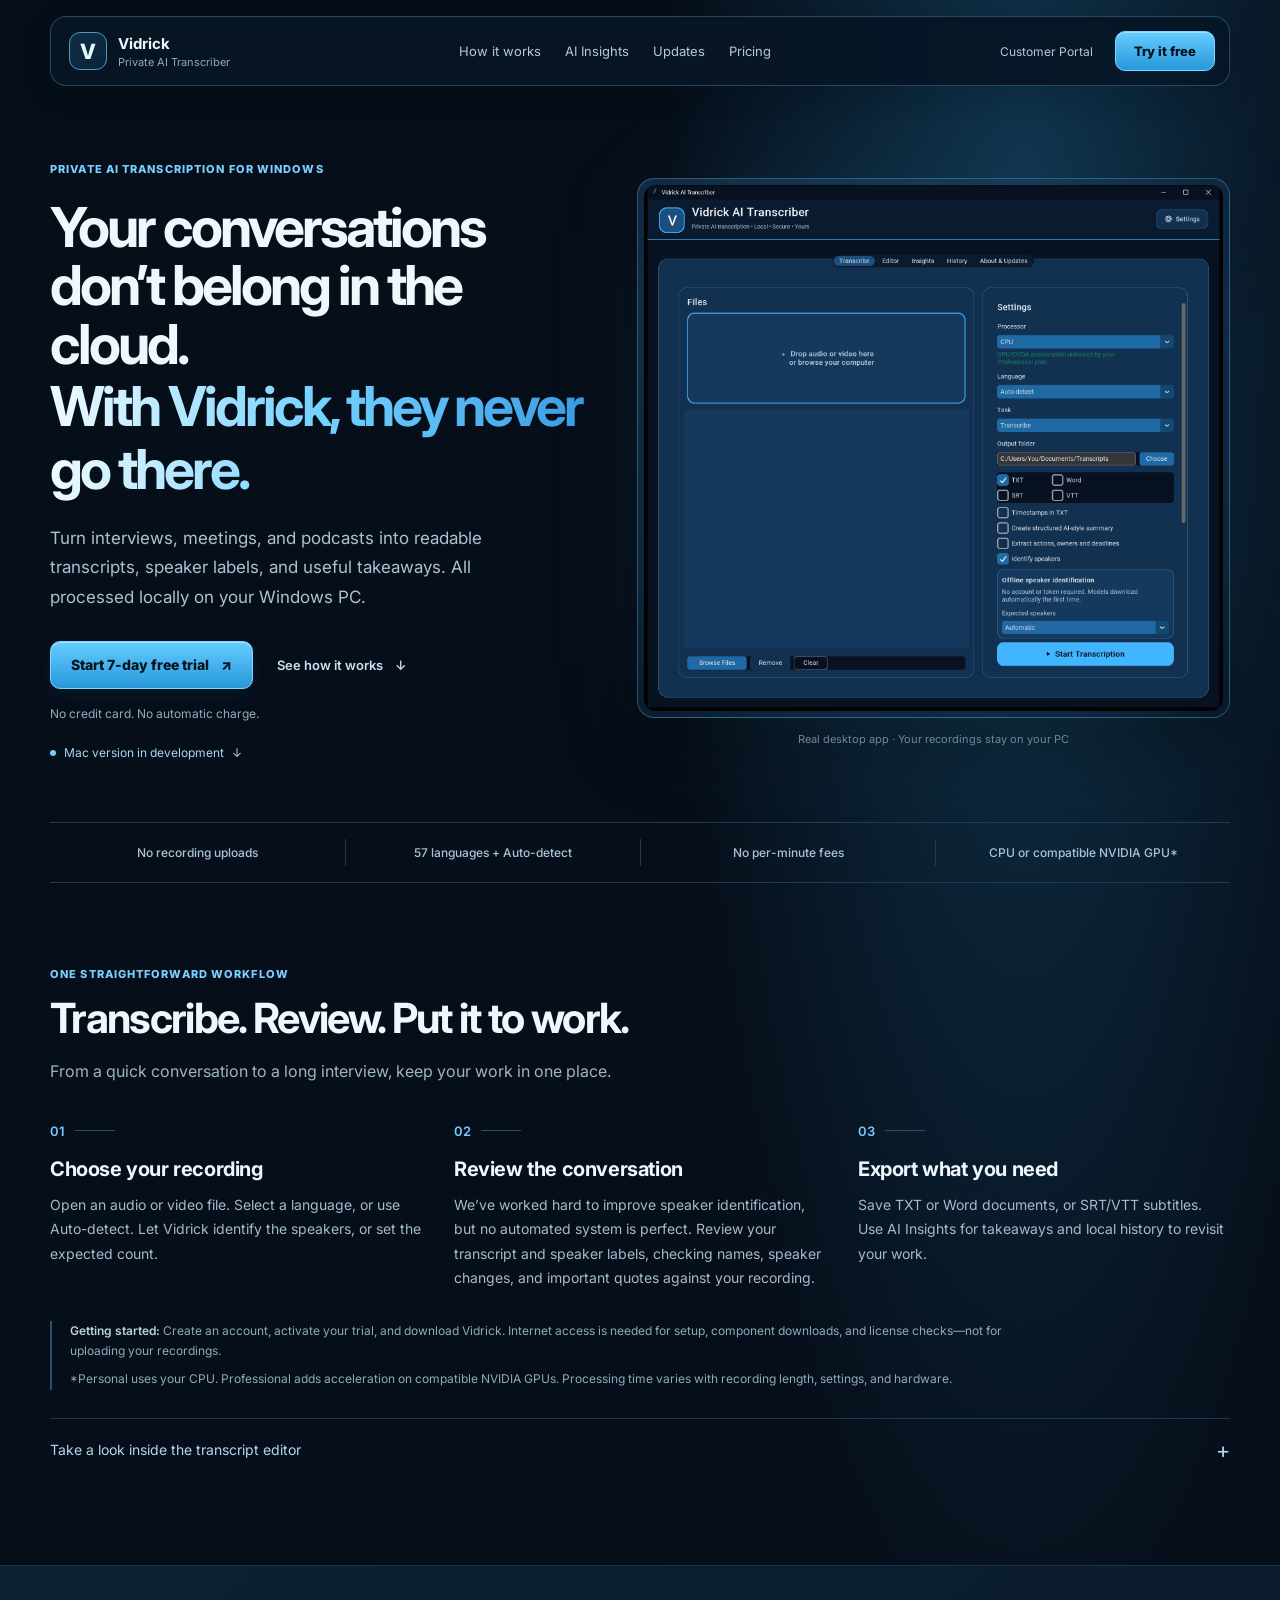
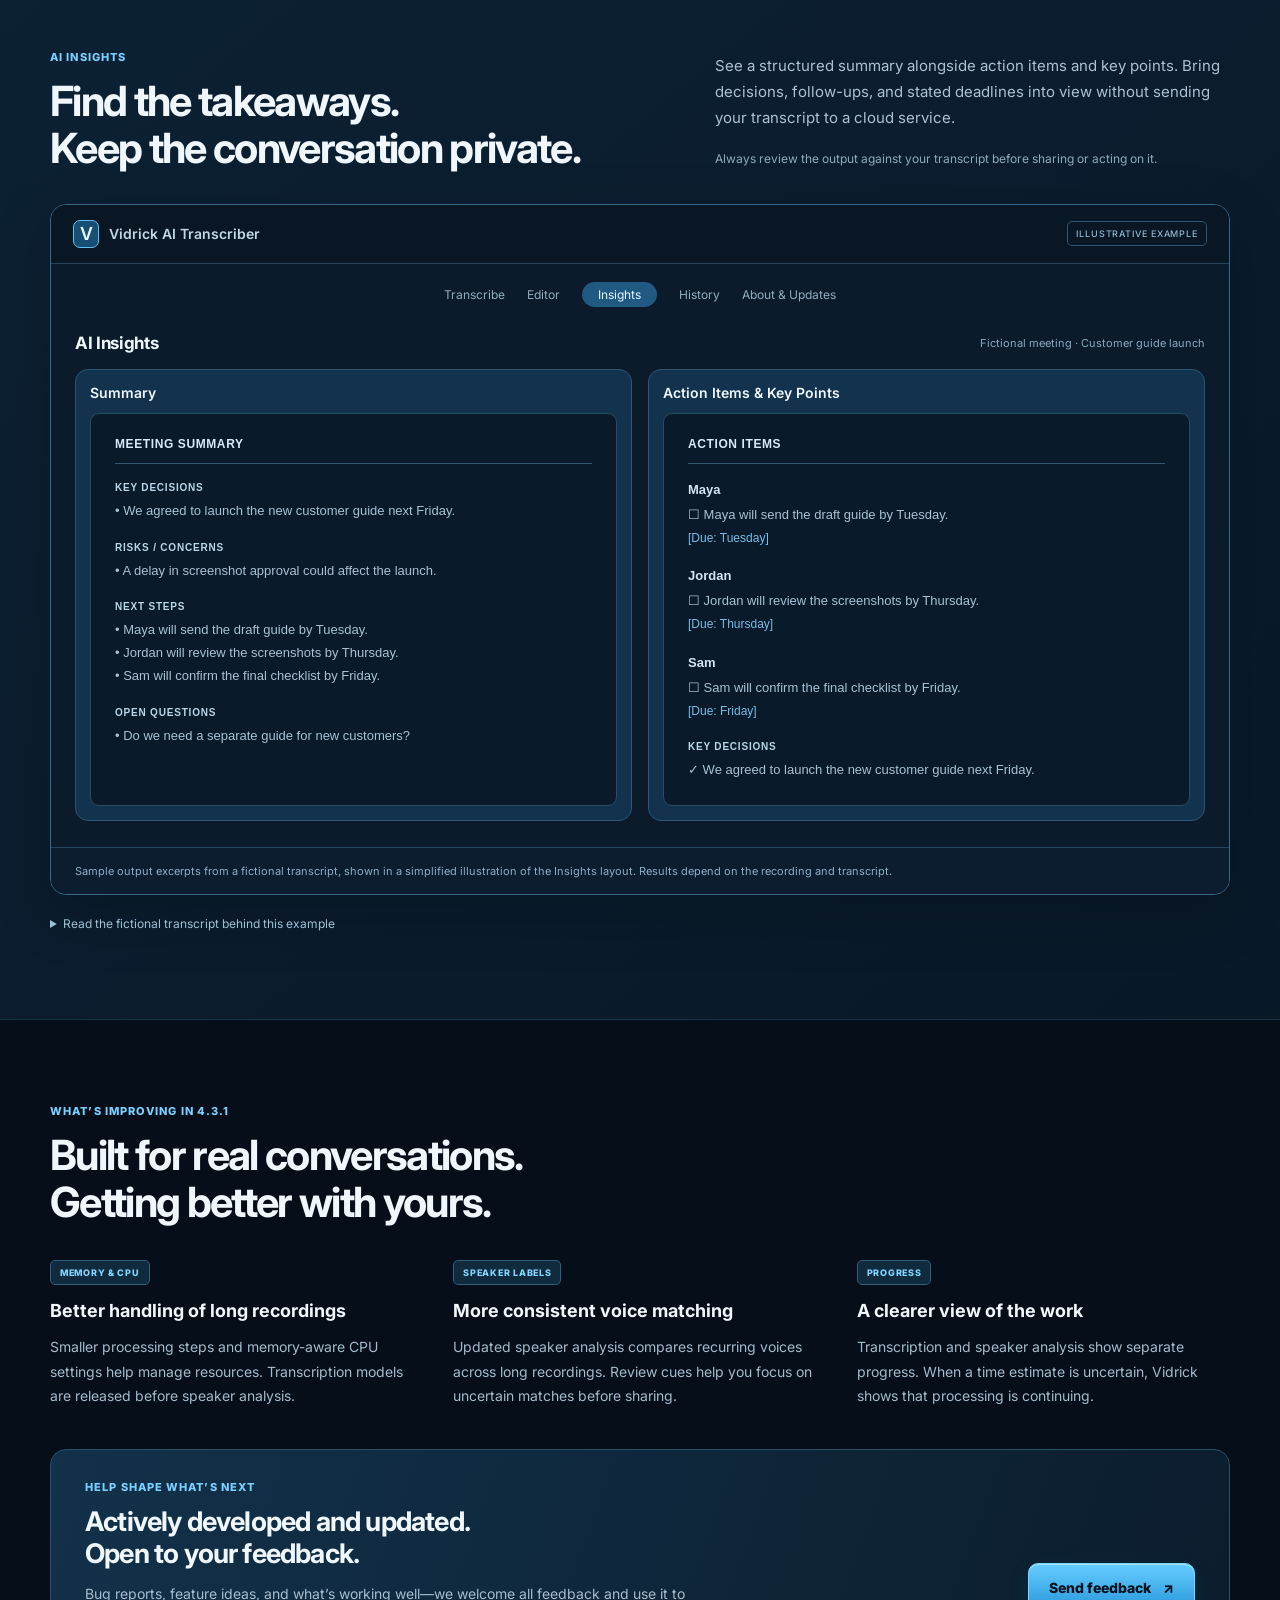
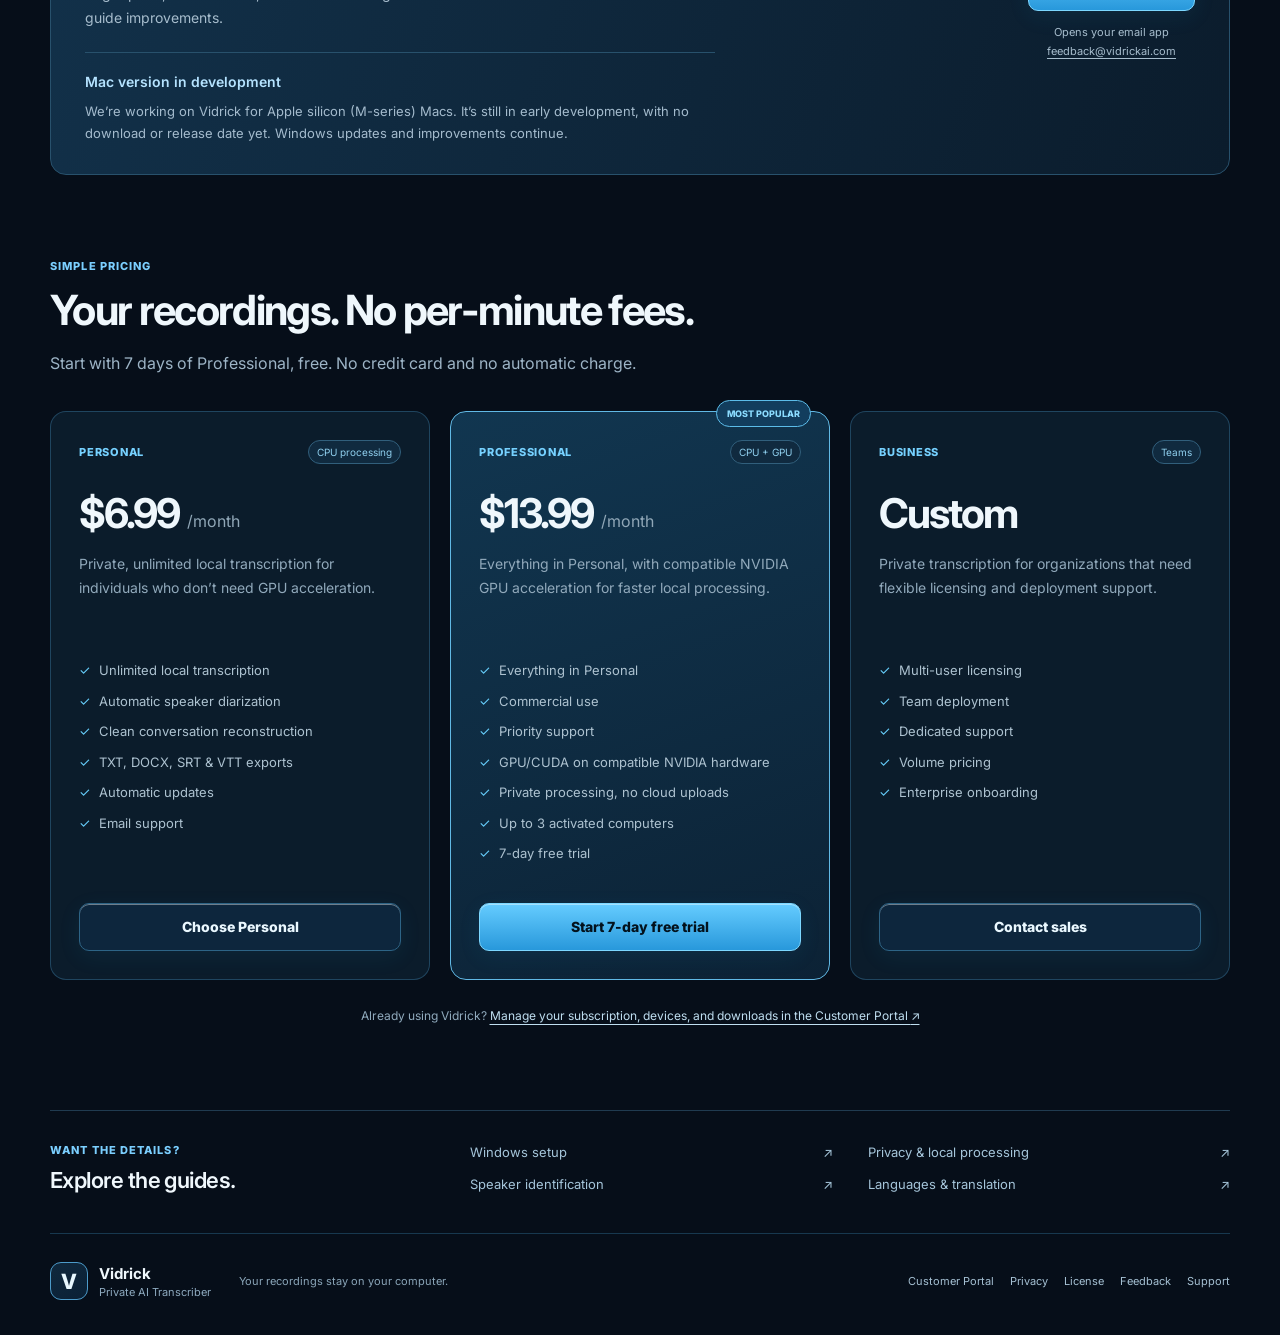
==== index.html @ 55944aa1 "Announce Mac version in development" ====
<!doctype html>
<html lang="en">
<head>
  <!-- Google Analytics 4 -->
  <script async src="https://www.googletagmanager.com/gtag/js?id=G-VHGM2Q6WC8"></script>
  <script>
    window.dataLayer = window.dataLayer || [];
    function gtag(){dataLayer.push(arguments);}
    gtag('js', new Date());
    gtag('config', 'G-VHGM2Q6WC8');
    gtag('config', 'AW-18422997170', {send_page_view: false, allow_ad_personalization_signals: false});
  </script>

  <meta charset="utf-8">
  <meta name="viewport" content="width=device-width,initial-scale=1">
  <title>Vidrick AI Transcriber | Private Offline AI Transcription for Windows</title>
  <meta name="description" content="Private offline AI transcription software for Windows with 57 selectable languages plus Auto-detect, speaker identification, NVIDIA GPU acceleration, and local processing.">
  <link rel="preconnect" href="https://fonts.googleapis.com">
  <link rel="preconnect" href="https://fonts.gstatic.com" crossorigin>
  <link href="https://fonts.googleapis.com/css2?family=Inter:wght@400;500;600;700;800&display=swap" rel="stylesheet">
  <link rel="stylesheet" href="styles.css?v=2026-10-05">
  <link rel="stylesheet" href="homepage.css?v=2026-10-14-mac">
  <meta name="robots" content="index, follow, max-image-preview:large">
  <meta property="og:title" content="Vidrick AI Transcriber | Private Offline AI Transcription for Windows">
  <meta property="og:description" content="Transcribe audio and video locally on Windows with 57 selectable languages plus Auto-detect, speaker identification, and NVIDIA GPU acceleration.">
  <meta property="og:type" content="website">
  <meta property="og:url" content="https://vidrickai.com/">
  <meta property="og:site_name" content="Vidrick AI">
  <meta name="twitter:card" content="summary_large_image">
  <meta name="twitter:title" content="Vidrick AI Transcriber | Private Offline AI Transcription for Windows">
  <meta name="twitter:description" content="Local AI transcription for Windows with 57 selectable languages plus Auto-detect, speaker identification, and NVIDIA GPU acceleration.">
  <link rel="canonical" href="https://vidrickai.com/">
  <script type="application/ld+json">
  {
    "@context": "https://schema.org",
    "@type": "SoftwareApplication",
    "name": "Vidrick AI Transcriber",
    "softwareVersion": "4.3.1",
    "applicationCategory": "MultimediaApplication",
    "operatingSystem": "Windows",
    "url": "https://vidrickai.com/",
    "description": "Private offline AI transcription software for Windows that processes supported audio and video locally and includes speaker identification.",
    "featureList": [
      "Offline local AI transcription",
      "57 selectable transcription languages plus Auto-detect",
      "Audio and video transcription",
      "Speaker identification",
      "NVIDIA GPU acceleration",
      "TXT, Word, SRT and VTT export",
      "Local summaries and action items"
    ]
  }
  </script>
</head>
<body class="marketing-home">
  <a class="skip-link" href="#main">Skip to content</a>
  <header id="top" class="nav shell">
    <a class="brand" href="#top" aria-label="Vidrick home">
      <span class="brand-mark" aria-hidden="true">V</span>
      <span class="brand-copy"><strong>Vidrick</strong><small>Private AI Transcriber</small></span>
    </a>
    <nav class="nav-links" aria-label="Main navigation">
      <a href="#walkthrough">How it works</a><a href="#insights">AI Insights</a><a href="#whats-new">Updates</a><a href="#pricing">Pricing</a>
    </nav>
    <div class="nav-actions">
      <a class="portal-link" href="https://portal.vidrickai.com/">Customer Portal</a>
      <a class="button button-small" href="https://portal.vidrickai.com/register?trial=professional">Try it free</a>
    </div>
  </header>

  <main id="main">
    <section class="hero shell" aria-labelledby="hero-heading">
      <div class="hero-copy">
        <div class="eyebrow">Private AI transcription for Windows</div>
        <h1 id="hero-heading">Your conversations don’t belong in the cloud. <span>With Vidrick, they never go there.</span></h1>
        <p>Turn interviews, meetings, and podcasts into readable transcripts, speaker labels, and useful takeaways. All processed locally on your Windows PC.</p>
        <div class="hero-actions">
          <a class="button" href="https://portal.vidrickai.com/register?trial=professional">Start 7-day free trial <span aria-hidden="true">↗</span></a>
          <a class="text-link" href="#walkthrough">See how it works <span aria-hidden="true">↓</span></a>
        </div>
        <p class="trial-note">No credit card. No automatic charge.</p>
        <p class="platform-note"><a href="#mac-development"><span class="development-dot" aria-hidden="true"></span>Mac version in development <span aria-hidden="true">↓</span></a></p>
      </div>
      <figure class="hero-visual">
        <div class="screenshot-frame hero-shot"><img src="assets/transcribe-versionless.png" width="1810" height="1644" alt="Vidrick desktop app showing local transcription settings and automatic speaker identification" fetchpriority="high"></div>
        <figcaption>Real desktop app · Your recordings stay on your PC</figcaption>
      </figure>
    </section>

    <div class="proof-strip shell" aria-label="At a glance">
      <span>No recording uploads</span><span>57 languages + Auto-detect</span><span>No per-minute fees</span><span>CPU or compatible NVIDIA GPU*</span>
    </div>

    <section id="walkthrough" class="walkthrough shell section-space" aria-labelledby="workflow-heading">
      <div class="section-heading compact-heading">
        <div class="eyebrow">One straightforward workflow</div>
        <h2 id="workflow-heading">Transcribe. Review. Put it to work.</h2>
        <p>From a quick conversation to a long interview, keep your work in one place.</p>
      </div>
      <div class="workflow-grid">
        <article id="transcribe"><span class="step-number">01</span><h3>Choose your recording</h3><p>Open an audio or video file. Select a language, or use Auto-detect. Let Vidrick identify the speakers, or set the expected count.</p></article>
        <article id="editor"><span class="step-number">02</span><h3>Review the conversation</h3><p>We’ve worked hard to improve speaker identification, but no automated system is perfect. Review your transcript and speaker labels, checking names, speaker changes, and important quotes against your recording.</p></article>
        <article><span class="step-number">03</span><h3>Export what you need</h3><p>Save TXT or Word documents, or SRT/VTT subtitles. Use AI Insights for takeaways and local history to revisit your work.</p></article>
      </div>
      <div class="setup-note"><p><strong>Getting started:</strong> Create an account, activate your trial, and download Vidrick. Internet access is needed for setup, component downloads, and license checks—not for uploading your recordings.</p><p>*Personal uses your CPU. Professional adds acceleration on compatible NVIDIA GPUs. Processing time varies with recording length, settings, and hardware.</p></div>
      <details class="editor-preview">
        <summary>Take a look inside the transcript editor <span aria-hidden="true">+</span></summary>
        <figure class="screenshot-frame"><img src="assets/editor-versionless.png" width="1810" height="1644" alt="Vidrick's transcript editor for reviewing and correcting your transcript" loading="lazy"></figure>
      </details>
    </section>

    <section id="insights" class="insights-section section-space" aria-labelledby="insights-heading">
      <div class="shell">
        <div class="insights-intro">
          <div class="section-heading compact-heading"><div class="eyebrow">AI Insights</div><h2 id="insights-heading">Find the takeaways.<br>Keep the conversation private.</h2></div>
          <div class="insights-description"><p>See a structured summary alongside action items and key points. Bring decisions, follow-ups, and stated deadlines into view without sending your transcript to a cloud service.</p><p class="review-note">Always review the output against your transcript before sharing or acting on it.</p></div>
        </div>

        <figure class="insights-example" aria-labelledby="example-caption">
          <div class="example-toolbar"><span><span class="mini-brand" aria-hidden="true">V</span> Vidrick AI Transcriber</span><span class="example-label">ILLUSTRATIVE EXAMPLE</span></div>
          <div class="example-tabs" aria-hidden="true"><span>Transcribe</span><span>Editor</span><span class="selected">Insights</span><span>History</span><span>About &amp; Updates</span></div>
          <div class="example-content">
            <div class="example-heading"><h3>AI Insights</h3><span>Fictional meeting · Customer guide launch</span></div>
            <div class="insights-panels">
              <section class="insights-panel" aria-labelledby="summary-label"><h4 id="summary-label">Summary</h4><div class="insights-paper">
                <div class="report-title">MEETING SUMMARY</div>
                <div class="report-section"><h5>KEY DECISIONS</h5><p>• We agreed to launch the new customer guide next Friday.</p></div>
                <div class="report-section"><h5>RISKS / CONCERNS</h5><p>• A delay in screenshot approval could affect the launch.</p></div>
                <div class="report-section"><h5>NEXT STEPS</h5><p>• Maya will send the draft guide by Tuesday.<br>• Jordan will review the screenshots by Thursday.<br>• Sam will confirm the final checklist by Friday.</p></div>
                <div class="report-section"><h5>OPEN QUESTIONS</h5><p>• Do we need a separate guide for new customers?</p></div>
              </div></section>
              <section class="insights-panel" aria-labelledby="actions-label"><h4 id="actions-label">Action Items &amp; Key Points</h4><div class="insights-paper">
                <div class="report-title">ACTION ITEMS</div>
                <div class="report-section"><h5 class="owner">Maya</h5><p>☐ Maya will send the draft guide by Tuesday.<br><span class="due">[Due: Tuesday]</span></p></div>
                <div class="report-section"><h5 class="owner">Jordan</h5><p>☐ Jordan will review the screenshots by Thursday.<br><span class="due">[Due: Thursday]</span></p></div>
                <div class="report-section"><h5 class="owner">Sam</h5><p>☐ Sam will confirm the final checklist by Friday.<br><span class="due">[Due: Friday]</span></p></div>
                <div class="report-section"><h5>KEY DECISIONS</h5><p>✓ We agreed to launch the new customer guide next Friday.</p></div>
              </div></section>
            </div>
          </div>
          <figcaption id="example-caption">Sample output excerpts from a fictional transcript, shown in a simplified illustration of the Insights layout. Results depend on the recording and transcript.</figcaption>
        </figure>
        <details class="sample-transcript"><summary>Read the fictional transcript behind this example</summary><p>We agreed to launch the new customer guide next Friday. Maya will send the draft guide by Tuesday. Jordan will review the screenshots by Thursday. Sam will confirm the final checklist by Friday. A delay in screenshot approval could affect the launch. Do we need a separate guide for new customers?</p></details>
      </div>
    </section>

    <section id="whats-new" class="shell section-space" aria-labelledby="updates-heading">
      <div class="section-heading compact-heading"><div class="eyebrow">What’s improving in 4.3.1</div><h2 id="updates-heading">Built for real conversations.<br>Getting better with yours.</h2></div>
      <div class="update-grid">
        <article><span class="update-badge">MEMORY &amp; CPU</span><h3>Better handling of long recordings</h3><p>Smaller processing steps and memory-aware CPU settings help manage resources. Transcription models are released before speaker analysis.</p></article>
        <article><span class="update-badge">SPEAKER LABELS</span><h3>More consistent voice matching</h3><p>Updated speaker analysis compares recurring voices across long recordings. Review cues help you focus on uncertain matches before sharing.</p></article>
        <article><span class="update-badge">PROGRESS</span><h3>A clearer view of the work</h3><p>Transcription and speaker analysis show separate progress. When a time estimate is uncertain, Vidrick shows that processing is continuing.</p></article>
      </div>
      <aside id="feedback" class="feedback-callout" aria-labelledby="feedback-heading">
        <div class="feedback-copy"><div class="eyebrow">Help shape what’s next</div><h3 id="feedback-heading">Actively developed and updated.<br>Open to your feedback.</h3><p>Bug reports, feature ideas, and what’s working well—we welcome all feedback and use it to guide improvements.</p>
          <div id="mac-development" class="mac-development" aria-labelledby="mac-development-heading"><h4 id="mac-development-heading">Mac version in development</h4><p>We’re working on Vidrick for Apple silicon (M-series) Macs. It’s still in early development, with no download or release date yet. Windows updates and improvements continue.</p></div>
        </div>
        <div class="feedback-actions"><a class="button" href="mailto:feedback@vidrickai.com" aria-describedby="feedback-email-help">Send feedback <span aria-hidden="true">↗</span></a><p id="feedback-email-help">Opens your email app<br><a href="mailto:feedback@vidrickai.com">feedback@vidrickai.com</a></p></div>
      </aside>
    </section>

    <section id="pricing" class="shell section-space pricing-section" aria-labelledby="pricing-heading">
      <div class="section-heading compact-heading"><div class="eyebrow">Simple pricing</div><h2 id="pricing-heading">Your recordings. No per-minute fees.</h2><p>Start with 7 days of Professional, free. No credit card and no automatic charge.</p></div>
      <div class="pricing-grid">
        <article class="price-card glass"><div class="price-top"><span>PERSONAL</span><small>CPU processing</small></div><div class="price"><strong>$6.99</strong><span>/month</span></div><p>Private, unlimited local transcription for individuals who don’t need GPU acceleration.</p><ul><li>Unlimited local transcription</li><li>Automatic speaker diarization</li><li>Clean conversation reconstruction</li><li>TXT, DOCX, SRT &amp; VTT exports</li><li>Automatic updates</li><li>Email support</li></ul><a class="button button-secondary full" href="https://portal.vidrickai.com/register">Choose Personal</a></article>
        <article class="price-card glass featured"><div class="popular">MOST POPULAR</div><div class="price-top"><span>PROFESSIONAL</span><small>CPU + GPU</small></div><div class="price"><strong>$13.99</strong><span>/month</span></div><p>Everything in Personal, with compatible NVIDIA GPU acceleration for faster local processing.</p><ul><li>Everything in Personal</li><li>Commercial use</li><li>Priority support</li><li>GPU/CUDA on compatible NVIDIA hardware</li><li>Private processing, no cloud uploads</li><li>Up to 3 activated computers</li><li>7-day free trial</li></ul><a class="button full" href="https://portal.vidrickai.com/register?trial=professional">Start 7-day free trial</a></article>
        <article class="price-card glass"><div class="price-top"><span>BUSINESS</span><small>Teams</small></div><div class="price"><strong>Custom</strong></div><p>Private transcription for organizations that need flexible licensing and deployment support.</p><ul><li>Multi-user licensing</li><li>Team deployment</li><li>Dedicated support</li><li>Volume pricing</li><li>Enterprise onboarding</li></ul><a class="button button-secondary full" href="mailto:sales@vidrickai.com?subject=Vidrick%20AI%20Business%20Inquiry">Contact sales</a></article>
      </div>
      <p class="portal-note">Already using Vidrick? <a href="https://portal.vidrickai.com/">Manage your subscription, devices, and downloads in the Customer Portal <span aria-hidden="true">↗</span></a></p>
    </section>

    <aside id="guides" class="guides-compact shell" aria-labelledby="guides-heading"><div><div class="eyebrow">Want the details?</div><h2 id="guides-heading">Explore the guides.</h2></div><nav aria-label="Transcription guides"><a href="offline-ai-transcription-windows.html">Windows setup <span aria-hidden="true">↗</span></a><a href="private-local-transcription.html">Privacy &amp; local processing <span aria-hidden="true">↗</span></a><a href="offline-speaker-diarization.html">Speaker identification <span aria-hidden="true">↗</span></a><a href="multilingual-transcription.html">Languages &amp; translation <span aria-hidden="true">↗</span></a></nav></aside>
  </main>
  <footer class="footer shell"><a class="brand" href="#top"><span class="brand-mark" aria-hidden="true">V</span><span class="brand-copy"><strong>Vidrick</strong><small>Private AI Transcriber</small></span></a><p>Your recordings stay on your computer.</p><nav class="footer-links" aria-label="Footer"><a href="https://portal.vidrickai.com/">Customer Portal</a><a href="privacy.html">Privacy</a><a href="eula.html">License</a><a href="mailto:feedback@vidrickai.com">Feedback</a><a href="mailto:support@vidrickai.com?subject=Vidrick%20AI%20Support">Support</a></nav></footer>
  <script>
    const observer = new IntersectionObserver(entries => {
      entries.forEach(entry => {
        if (entry.isIntersecting) entry.target.classList.add('visible');
      });
    }, { threshold: 0.12 });
    document.querySelectorAll('.reveal').forEach(el => observer.observe(el));
  </script>
  <!-- Vidrick conversion tracking -->
  <script>
  (function(){
    function track(n,p){if(typeof gtag==='function')gtag('event',n,Object.assign({page_location:location.href,page_title:document.title},p||{}));}
    function text(a){return(a.textContent||'').replace(/\s+/g,' ').trim().slice(0,100);}
    document.addEventListener('click',function(e){
      var a=e.target.closest('a[href]');if(!a)return;var u;
      try{u=new URL(a.getAttribute('href'),location.href).href}catch(_){u=a.getAttribute('href')||''}
      var l=u.toLowerCase(),t=text(a);
      if(l.indexOf('portal.vidrickai.com/register?trial=professional')!==-1)return track('professional_trial_click',{link_url:u,link_text:t});
      if(l.indexOf('portal.vidrickai.com/register')!==-1)return track('personal_signup_click',{link_url:u,link_text:t});
      if(l.indexOf('portal.vidrickai.com')!==-1)return track('customer_portal_click',{link_url:u,link_text:t});
      if(/\.(exe|msi|zip)(\?|#|$)/i.test(l)||/download/i.test(t))track('download_click',{link_url:u,link_text:t});
    });
    var p=document.getElementById('pricing');
    if(p&&'IntersectionObserver'in window){var seen=false,o=new IntersectionObserver(function(es){es.forEach(function(e){if(!seen&&e.isIntersecting&&e.intersectionRatio>=.35){seen=true;track('pricing_view',{section_id:'pricing'});o.disconnect();}})},{threshold:[.35]});o.observe(p);}
  })();
  </script>

</body>
</html>
---- styles.css ----
*{box-sizing:border-box}html{scroll-behavior:smooth}body{margin:0;background:radial-gradient(circle at 10% 0,#113b60 0,transparent 28%),radial-gradient(circle at 90% 24%,#0b3657 0,transparent 24%),linear-gradient(180deg,#040a13,#07111d 48%,#040a12);color:#f5fbff;font-family:Inter,Segoe UI,sans-serif;overflow-x:hidden}a{color:inherit;text-decoration:none}.shell{width:min(1180px,calc(100% - 40px));margin:auto}.ambient{position:fixed;width:460px;height:460px;border-radius:50%;filter:blur(110px);opacity:.13;z-index:-1}.ambient-one{background:#279ee5;left:-220px;top:12%}.ambient-two{background:#6ad8ff;right:-250px;top:48%}.nav{position:sticky;top:16px;z-index:50;margin-top:16px;min-height:72px;padding:12px 14px 12px 18px;display:flex;align-items:center;justify-content:space-between;border:1px solid rgba(83,157,204,.38);border-radius:22px;background:rgba(5,14,25,.76);backdrop-filter:blur(22px) saturate(130%);box-shadow:0 18px 50px rgba(0,0,0,.34)}.brand{display:flex;align-items:center;gap:11px}.brand-mark{display:grid;place-items:center;width:42px;height:42px;border:1px solid #4c9bca;border-radius:13px;background:linear-gradient(145deg,#235d8655,#0e314f88);color:#e8f8ff;font-size:22px;font-weight:800}.brand-copy strong,.brand-copy small{display:block}.brand-copy strong{font-size:15px}.brand-copy small{margin-top:2px;color:#8da9be;font-size:11px}.nav-links{display:flex;gap:22px;color:#b7c9d7;font-size:13px}.nav-links a:hover{color:white}.button{display:inline-flex;align-items:center;justify-content:center;min-height:48px;padding:0 20px;border:1px solid #7cd7ff;border-radius:14px;background:linear-gradient(#65ccff,#2898db);color:#03121d;font-weight:800;box-shadow:inset 0 1px rgba(255,255,255,.55),0 14px 34px rgba(43,143,207,.24);transition:.2s}.button:hover{transform:translateY(-2px)}.button-small{min-height:42px;padding:0 15px}.button-secondary{background:rgba(15,42,69,.72);color:#eaf8ff;border-color:#2d6486;box-shadow:none}.hero{display:grid;grid-template-columns:.9fr 1.1fr;gap:58px;align-items:center;min-height:780px;padding:105px 0 88px}.eyebrow{color:#81d5ff;font-size:12px;font-weight:800;letter-spacing:.08em;text-transform:uppercase}.hero h1,.section-copy h2,.section-heading h2,.final-cta h2{margin:20px 0 0;font-size:clamp(42px,5vw,70px);line-height:.98;letter-spacing:-.055em}.hero h1 span{display:block;margin-top:8px;background:linear-gradient(90deg,#effbff,#74d2ff,#3a9ce3);-webkit-background-clip:text;color:transparent}.hero-copy>p,.section-copy>p,.section-heading>p,.final-cta p{color:#9db4c6;font-size:17px;line-height:1.72}.hero-actions{display:flex;gap:12px;margin-top:32px}.trust-row{display:flex;flex-wrap:wrap;gap:18px;margin-top:24px;color:#98afc1;font-size:13px}.screenshot-frame{position:relative;padding:8px;border:1px solid rgba(93,176,225,.4);border-radius:24px;background:linear-gradient(145deg,rgba(27,63,96,.55),rgba(7,22,38,.55));box-shadow:0 35px 100px rgba(0,0,0,.48),inset 0 1px rgba(255,255,255,.08);backdrop-filter:blur(18px)}.screenshot-frame:before{content:"";position:absolute;inset:10% 12%;background:#38a9ea55;filter:blur(70px);z-index:-1}.screenshot-frame img{display:block;width:100%;border-radius:18px}.hero-shot{transform:perspective(1200px) rotateY(-2.4deg)}.proof-strip{display:grid;grid-template-columns:repeat(4,1fr);gap:1px;margin-top:10px;border:1px solid #183f5a;border-radius:18px;overflow:hidden;background:#173c55}.proof-strip span{padding:18px;background:#071b2c;color:#7fa9c3;text-align:center;font-size:12px;font-weight:700}.feature-section{display:grid;grid-template-columns:.8fr 1.2fr;gap:58px;align-items:center;padding:120px 0}.feature-section.reverse{grid-template-columns:1.2fr .8fr}.feature-section.reverse .section-copy{order:2}.section-copy h2,.section-heading h2,.final-cta h2{font-size:clamp(34px,4vw,54px);line-height:1.05}.feature-list{display:grid;gap:11px;margin:26px 0 0;padding:0;list-style:none;color:#a7bdcd}.feature-list li:before{content:"✓";margin-right:9px;color:#68d1ff}.showcase{padding:110px 0}.section-heading{max-width:760px;margin-bottom:46px}.wide-shot{padding:10px}.privacy-grid{display:grid;grid-template-columns:repeat(4,1fr);gap:16px;padding:40px 0 110px}.glass{border:1px solid rgba(77,157,205,.32);border-radius:22px;background:linear-gradient(145deg,rgba(21,53,83,.72),rgba(7,23,40,.62));box-shadow:inset 0 1px rgba(255,255,255,.07),0 22px 60px rgba(0,0,0,.24);backdrop-filter:blur(18px)}.privacy-grid article{padding:24px}.privacy-grid .icon{font-size:24px}.privacy-grid h3{margin:18px 0 0}.privacy-grid p{color:#90a8bb;line-height:1.6}.before-after{padding:110px 0}.compare-cards{display:grid;grid-template-columns:1fr auto 1fr;gap:18px;align-items:center}.compare-cards article{padding:25px}.compare-label{color:#7fd5ff;font-size:11px;font-weight:800;letter-spacing:.08em;text-transform:uppercase}.compare-cards pre{white-space:pre-wrap;margin:22px 0 0;color:#b4c8d6;font-family:ui-monospace,SFMono-Regular,Consolas,monospace;line-height:1.7}.compare-arrow{color:#66cbff;font-size:30px}.highlight{border-color:#64c9fb}.pricing-section{padding:110px 0}.pricing-grid{display:grid;grid-template-columns:repeat(3,1fr);gap:18px}.price-card{position:relative;display:flex;flex-direction:column;padding:30px;transition:.22s}.price-card:hover{transform:translateY(-6px);border-color:#63cbff;box-shadow:0 28px 80px rgba(32,131,195,.22)}.price-top{display:flex;justify-content:space-between;align-items:center;gap:10px}.price-top>span{color:#76d1ff;font-size:13px;font-weight:800;letter-spacing:.08em}.price-top small{padding:6px 9px;border:1px solid #315f7c;border-radius:999px;background:#102d49;color:#8fcfee}.price{display:flex;align-items:flex-end;gap:8px;margin-top:24px}.price strong{font-size:44px;letter-spacing:-.05em}.price span{margin-bottom:7px;color:#90a7b7}.price-card>p{min-height:72px;color:#91a9bb;line-height:1.6}.price-card ul{flex:1;display:grid;gap:12px;margin:24px 0;padding:0;list-style:none;color:#adc2d0}.price-card li:before{content:"✓";margin-right:8px;color:#68d1ff}.full{width:100%}.featured{border-color:#67cfff;transform:translateY(-12px)}.popular{position:absolute;top:-13px;right:18px;padding:7px 10px;border:1px solid #5cbce9;border-radius:999px;background:#123d5d;color:#8bdcff;font-size:10px;font-weight:800}.final-cta{display:flex;align-items:center;justify-content:space-between;gap:36px;margin-bottom:100px;padding:42px}.final-cta>div{max-width:760px}.footer{display:grid;grid-template-columns:1fr auto 1fr;align-items:center;gap:25px;padding:32px 0 46px;border-top:1px solid #17384f}.footer p{color:#70899c;font-size:12px}.footer-links{justify-self:end;display:flex;gap:18px;color:#7892a6;font-size:12px}.reveal{opacity:0;transform:translateY(24px);transition:opacity .7s ease,transform .7s ease}.reveal.visible{opacity:1;transform:none}@media(max-width:980px){.nav-links{display:none}.hero,.feature-section,.feature-section.reverse{grid-template-columns:1fr}.feature-section.reverse .section-copy{order:0}.hero-shot{transform:none}.proof-strip{grid-template-columns:repeat(2,1fr)}.privacy-grid{grid-template-columns:repeat(2,1fr)}.pricing-grid{grid-template-columns:repeat(2,1fr)}.featured{transform:none}.final-cta{align-items:flex-start;flex-direction:column}}@media(max-width:680px){.shell{width:calc(100% - 24px)}.nav{top:8px}.hero{min-height:0;padding:76px 0 60px}.hero-actions,.trust-row{flex-direction:column}.proof-strip{grid-template-columns:1fr}.feature-section,.showcase,.before-after,.pricing-section{padding:84px 0}.privacy-grid{grid-template-columns:1fr}.compare-cards{grid-template-columns:1fr}.compare-arrow{transform:rotate(90deg);text-align:center}.pricing-grid{grid-template-columns:1fr}.featured{transform:none}.final-cta{padding:26px}.footer{grid-template-columns:1fr}.footer-links{justify-self:start}}
.nav-actions{display:flex;align-items:center;gap:10px}@media(max-width:680px){.nav-actions{gap:7px}.nav-actions .button-secondary{display:none}}
.whats-new{padding:110px 0 30px}.update-grid{display:grid;grid-template-columns:repeat(3,1fr);gap:16px}.update-grid article{padding:26px}.update-grid h3{margin:16px 0 8px;font-size:20px}.update-grid p{margin:0;color:#90a8bb;line-height:1.6}.update-badge{display:inline-flex;padding:6px 9px;border:1px solid #315f7c;border-radius:999px;background:#102d49;color:#81d5ff;font-size:10px;font-weight:800;letter-spacing:.08em}.local-note{margin:22px 0 0;color:#9db4c6;font-size:14px}.local-note strong{color:#eaf8ff}@media(max-width:980px){.update-grid{grid-template-columns:repeat(2,1fr)}}@media(max-width:680px){.whats-new{padding:84px 0 10px}.update-grid{grid-template-columns:1fr}}
/* Keep the current release screenshot readable without overwhelming the update grid. */
.release-screenshot{max-width:760px;margin:36px auto 0}
.walkthrough-step{padding:20px;margin:12px 0;border:1px solid #285573;border-radius:16px;background:#0b1d30}
.walkthrough-step summary{cursor:pointer;font-size:18px;font-weight:700;line-height:1.5}
.walkthrough-step p{font-size:16px;line-height:1.65;color:#abc6dc}
.walkthrough-step img{display:block;border-radius:10px;margin-top:18px}
#walkthrough{scroll-margin-top:110px}
.feedback-callout{display:flex;align-items:center;justify-content:space-between;gap:32px;margin-top:32px;padding:30px;scroll-margin-top:110px}
.feedback-copy{max-width:700px;min-width:0}
.feedback-copy h3{margin:12px 0;font-size:24px;line-height:1.25;letter-spacing:-.025em}
.feedback-copy p{margin:0;color:#a7bdcd;line-height:1.7}
.feedback-actions{flex-shrink:0;text-align:center}
.feedback-actions p{margin:12px 0 0;color:#a7bdcd;font-size:13px;line-height:1.7;overflow-wrap:anywhere}
.feedback-actions p a{text-decoration:underline;text-underline-offset:3px}
.feedback-callout a:focus-visible{outline:3px solid #b9e8ff;outline-offset:4px}
.footer-links{flex-wrap:wrap}
.guides-section{padding:30px 0 100px;scroll-margin-top:110px}.guide-grid{display:grid;grid-template-columns:repeat(2,minmax(0,1fr));gap:18px}.guide-grid article{padding:28px}.guide-grid h3{margin:0 0 12px;font-size:22px;line-height:1.3}.guide-grid h3 a{color:#9bddff;text-decoration:underline;text-underline-offset:5px}.guide-grid p{margin:0;color:#a7bdcd;line-height:1.7}.guides-section a:focus-visible{outline:3px solid #b9e8ff;outline-offset:5px}@media(max-width:680px){.guide-grid{grid-template-columns:1fr}.guide-grid article{padding:24px}.guides-section{padding-bottom:70px}}
@media(max-width:680px){.feedback-callout{flex-direction:column;align-items:stretch;gap:24px;padding:24px}.feedback-actions .button{width:100%}}
---- homepage.css ----
/* Homepage layout: approved simplified design. Shared/legal page styles remain unchanged. */
body.marketing-home{background:radial-gradient(ellipse at 80% 5%,#10334b 0,transparent 25%),#060e19;font-family:Inter,'Segoe UI',sans-serif;color:#eff7fc;overflow-x:visible}
.marketing-home .shell{width:min(1180px,calc(100% - 64px))}
.marketing-home a:focus-visible,.marketing-home summary:focus-visible{outline:3px solid #a5ddff;outline-offset:6px;border-radius:4px}
.skip-link{position:fixed;left:20px;top:-100px;z-index:100;background:#80d9ff;color:#06111c;padding:14px;border-radius:8px}
.skip-link:focus{top:15px}

.marketing-home .nav{position:sticky;top:12px;margin-top:16px;min-height:70px;border-radius:16px;gap:22px;background:#081625ed;backdrop-filter:blur(18px);box-shadow:0 6px 30px #0002}
.marketing-home .brand-mark{width:38px;height:38px;font-size:21px;border-radius:11px}
.marketing-home .nav-links{gap:24px;font-size:13px}
.marketing-home .nav-actions{gap:22px}
.portal-link{font-size:12px;color:#b5c8d7;white-space:nowrap}
.marketing-home .button{min-height:48px;border-radius:10px;gap:12px;box-shadow:inset 0 1px #ffffff66,0 6px 22px #2797d516;font-size:14px;white-space:nowrap}
.marketing-home .button-small{min-height:40px;padding:0 18px;font-size:13px}
.marketing-home .hero{min-height:0;padding:76px 0 60px;grid-template-columns:.95fr 1.05fr;gap:50px}
.marketing-home .eyebrow{font-size:11px;letter-spacing:.1em;color:#7bcfff}
.marketing-home .hero h1{font-size:clamp(40px,4.3vw,60px);line-height:1.06;letter-spacing:-.055em;margin-top:22px}
/* Leave paint space for descenders (especially the g in "go") in gradient text. */
.marketing-home .hero h1 span{margin-top:2px;line-height:1.15;padding-bottom:.16em;margin-bottom:-.16em}
.marketing-home .hero-copy>p{font-size:17px;line-height:1.75;max-width:500px;margin:22px 0 0;color:#adc1d2}
.marketing-home .hero-actions{align-items:center;gap:24px;margin-top:28px;flex-wrap:wrap}
.text-link{font-size:13px;font-weight:600;display:inline-flex;gap:12px;align-items:center;color:#c8e0f2}
.text-link:hover,.portal-link:hover{color:#80d9ff}
.marketing-home .hero-copy .trial-note{font-size:12px;color:#92adbf;margin-top:14px}
.marketing-home .hero-copy .platform-note{font-size:12px;line-height:1.6;margin-top:18px}
.platform-note a{display:inline-flex;align-items:center;gap:8px;color:#aad7f0}
.platform-note a:hover{color:#80d9ff;text-decoration:underline;text-underline-offset:4px}
.development-dot{width:6px;height:6px;border-radius:50%;background:#75caff;flex:none}
.hero-visual{margin:0;min-width:0}
.marketing-home .hero-shot{transform:none;padding:6px;border-radius:17px;box-shadow:0 25px 70px #0006}
.marketing-home .screenshot-frame img{border-radius:12px;height:auto}
.hero-visual figcaption{text-align:center;font-size:11px;color:#8eaabe;margin-top:14px}
.marketing-home .proof-strip{margin-top:0;background:transparent;border-radius:0;border-left:0;border-right:0;border-color:#203b50;gap:0;padding:16px 0}
.marketing-home .proof-strip span{background:transparent;padding:6px 14px;color:#a9c4d7;font-size:12px;font-weight:500}
.marketing-home .proof-strip span+span{border-left:1px solid #203b50}
.section-space{padding:84px 0;scroll-margin-top:105px}
.marketing-home .compact-heading{max-width:780px;margin-bottom:34px}
.marketing-home .section-heading h2{font-size:clamp(30px,3.25vw,42px);line-height:1.13;letter-spacing:-.04em;margin-top:14px}
.marketing-home .section-heading>p{font-size:16px;line-height:1.7;margin:16px 0 0}
.workflow-grid{display:grid;grid-template-columns:repeat(3,minmax(0,1fr));gap:32px}
.workflow-grid article{scroll-margin-top:120px}
.step-number{font-size:13px;font-weight:600;color:#75caff;display:inline-flex;align-items:center;gap:10px}
.step-number:after{content:'';height:1px;width:40px;background:#28506a}
.workflow-grid h3{font-size:20px;letter-spacing:-.02em;margin:17px 0 12px}
.workflow-grid p,.update-grid p{font-size:14px;line-height:1.75;color:#a4bbcd;margin:0}
.setup-note{border-left:2px solid #28516b;padding-left:18px;margin-top:30px;max-width:980px}
.setup-note p{font-size:12px;line-height:1.7;color:#8faabd;margin:8px 0}
.setup-note strong{color:#bad0df;font-weight:600}
.editor-preview{border-top:1px solid #20374a;margin-top:28px}
.editor-preview summary{display:flex;align-items:center;justify-content:space-between;cursor:pointer;padding:20px 0;color:#b2d7ed;font-size:14px;list-style:none}
.editor-preview summary::-webkit-details-marker{display:none}
.editor-preview summary span{font-size:22px;line-height:1;transition:transform .2s}
.editor-preview[open] summary span{transform:rotate(45deg)}
.editor-preview figure{max-width:760px;margin:0 auto 20px}
.insights-section{border-top:1px solid #183348;border-bottom:1px solid #183348;background:linear-gradient(140deg,#0c2134,#091827)}
.insights-intro{display:grid;grid-template-columns:1.15fr 1fr;gap:72px;align-items:center;margin-bottom:32px}
.marketing-home .insights-intro .section-heading{margin:0}
.insights-description>p{font-size:15px;line-height:1.75;color:#abc2d3;margin:0}
.insights-description .review-note{font-size:12px;color:#8daabd;margin-top:16px}
.insights-example{border:1px solid #3a688b;border-radius:16px;background:#0b1b2b;margin:0;overflow:hidden;box-shadow:0 18px 60px #0003}
.example-toolbar{display:flex;align-items:center;justify-content:space-between;padding:15px 22px;background:#091624;border-bottom:1px solid #29455b;gap:16px;font-size:14px;font-weight:600;color:#c2d7e5}
.example-toolbar>span:first-child{display:flex;align-items:center;gap:10px}
.mini-brand{display:inline-grid;place-items:center;width:26px;height:28px;border:1px solid #60beed;border-radius:7px;background:#174e75;color:#e3f7ff;font-size:18px}
.example-label{font-size:9px;letter-spacing:.1em;font-weight:500;color:#91b7cf;border:1px solid #325570;border-radius:5px;padding:6px 8px;white-space:nowrap}
.example-tabs{display:flex;justify-content:center;align-items:center;gap:22px;padding:18px 20px 4px;font-size:12px;color:#91acc0}
.example-tabs .selected{padding:5px 16px;background:#205982;border-radius:20px;color:#e6f5ff}
.example-content{padding:22px 24px 26px}
.example-heading{display:flex;align-items:center;justify-content:space-between;gap:20px;margin-bottom:16px}
.example-heading h3{font-size:17px;margin:0;letter-spacing:-.02em}
.example-heading>span{font-size:11px;color:#89a9c0}
.insights-panels{display:grid;grid-template-columns:1fr 1fr;gap:16px}
.insights-panel{padding:14px;background:#12324d;border:1px solid #2b5675;border-radius:13px;min-width:0;display:flex;flex-direction:column}
.insights-panel h4{font-size:14px;margin:0 0 12px;font-weight:600}
.insights-paper{padding:23px 24px;background:#091a2a;border:1px solid #284b66;border-radius:9px;flex:1;font-family:'Segoe UI',sans-serif}
.report-title{font-size:12px;font-weight:600;color:#d8eaf8;letter-spacing:.05em;border-bottom:1px solid #34566e;padding-bottom:12px;margin-bottom:18px}
.report-section+.report-section{margin-top:19px}
.report-section h5{margin:0 0 7px;color:#b9d7e9;font-size:10px;font-weight:600;letter-spacing:.08em}
.report-section h5.owner{font-size:13px;letter-spacing:0;color:#d2e6f5}
.report-section p{margin:0;color:#a7c2d5;font-size:13px;line-height:1.75}
.due{color:#78bce5;font-size:12px}
.insights-example figcaption{border-top:1px solid #26475f;padding:14px 24px;background:#0b1d2e;font-size:11px;line-height:1.65;color:#8daec5}
.sample-transcript{margin-top:18px;color:#9ec0d7;font-size:12px;line-height:1.8}
.sample-transcript summary{cursor:pointer;width:fit-content}
.sample-transcript p{max-width:850px;color:#a9c4d6;border-left:2px solid #39749a;padding-left:18px;margin-bottom:0}
.marketing-home .update-grid{gap:30px}
.marketing-home .update-grid article{padding:0;background:transparent;border:none;box-shadow:none}
.marketing-home .update-grid h3{font-size:18px;line-height:1.35;margin:14px 0 12px}
.marketing-home .update-badge{font-size:9px;letter-spacing:.08em;border-radius:5px;background:#102a3e}
.marketing-home .feedback-callout{margin-top:40px;padding:30px 34px;border:1px solid #28516c;border-radius:16px;background:linear-gradient(110deg,#12314a,#0b1c2c);gap:40px}
.marketing-home .feedback-copy{max-width:720px}
.marketing-home .feedback-copy h3{font-size:27px;line-height:1.2;letter-spacing:-.03em}
.marketing-home .feedback-copy p{font-size:14px;line-height:1.7;max-width:630px}
.marketing-home .feedback-actions p{font-size:11px}
.mac-development{border-top:1px solid #28516c;padding-top:18px;margin-top:22px;scroll-margin-top:120px}
.marketing-home .mac-development h4{font-size:14px;font-weight:600;color:#b5e3ff;margin:0 0 8px;line-height:1.5}
.marketing-home .mac-development p{font-size:13px;line-height:1.7;margin:0;color:#a4bbcd}
.marketing-home .pricing-section{padding-top:0}
.marketing-home .pricing-grid{gap:20px}
.marketing-home .price-card{padding:28px;border-radius:16px;background:#0b1c2b;backdrop-filter:none;box-shadow:none}
.marketing-home .price-card:hover{transform:none;box-shadow:none}
.marketing-home .featured{transform:none;background:linear-gradient(160deg,#113650,#0c2235);border-color:#61b9e5}
.marketing-home .price-top{gap:8px}
.marketing-home .price-top>span{font-size:11px;letter-spacing:.07em}
.marketing-home .price-top small{font-size:10px;background:#102a3f;padding:5px 8px}
.marketing-home .price strong{font-size:41px}
.marketing-home .price-card>p{font-size:14px;min-height:68px;line-height:1.7}
.marketing-home .price-card ul{font-size:13px;gap:12px;line-height:1.5;margin:16px 0 28px;display:block}
.marketing-home .price-card li{position:relative;padding-left:20px;margin:11px 0}
.marketing-home .price-card li:before{position:absolute;left:0}
.marketing-home .popular{font-size:9px;top:-12px}
.portal-note{font-size:12px;line-height:1.8;text-align:center;color:#90aabd;margin:25px 0 0}
.portal-note a{color:#bfdef0;text-decoration:underline;text-underline-offset:4px}
.guides-compact{border-top:1px solid #203b50;padding:32px 0 40px;display:grid;grid-template-columns:1fr 2fr;gap:40px;align-items:center;scroll-margin-top:110px}
.guides-compact h2{font-size:22px;letter-spacing:-.025em;font-weight:600;margin:10px 0 0}
.guides-compact nav{display:grid;grid-template-columns:1fr 1fr;gap:16px 35px}
.guides-compact a{font-size:13px;display:flex;justify-content:space-between;gap:12px;color:#a5c5da}
.guides-compact a:hover{color:#85d7ff}
.marketing-home .footer{grid-template-columns:auto 1fr auto;gap:28px;padding:28px 0 35px}
.marketing-home .footer p{color:#8aa5b8;font-size:11px}
.marketing-home .footer-links{color:#a5c0d3;font-size:11px;gap:16px}
@media(min-width:981px){.marketing-home .pricing-grid{grid-template-columns:repeat(3,minmax(0,1fr))}}
@media(max-width:1100px){.marketing-home .nav-links{gap:16px}.marketing-home .nav-actions{gap:14px}.marketing-home .nav .portal-link{display:none}.marketing-home .hero{gap:32px}.marketing-home .hero h1{font-size:46px}.marketing-home .hero-actions{gap:18px}.marketing-home .footer{grid-template-columns:1fr auto}.marketing-home .footer p{grid-row:2;grid-column:1/-1;margin:0}.insights-intro{gap:40px}}
@media(max-width:980px){.marketing-home .nav-links{display:flex}.marketing-home .hero{grid-template-columns:1fr 1fr;gap:28px;padding-top:58px}.marketing-home .hero h1{font-size:40px}.marketing-home .hero-copy>p{font-size:15px}.marketing-home .hero-actions{align-items:flex-start;flex-direction:column;gap:16px}.marketing-home .proof-strip{grid-template-columns:repeat(2,1fr);gap:12px}.marketing-home .proof-strip span:nth-child(3){border-left:0}.workflow-grid{gap:24px}.workflow-grid h3{font-size:18px}.insights-intro{grid-template-columns:1fr;gap:20px}.insights-description{max-width:700px}.marketing-home .update-grid{grid-template-columns:repeat(3,1fr);gap:22px}.marketing-home .feedback-copy h3{font-size:24px}.marketing-home .pricing-grid{grid-template-columns:1fr}.marketing-home .price-card{padding:30px}.marketing-home .price-card>p{min-height:0}.marketing-home .price-card ul{columns:2}.marketing-home .price-card li{break-inside:avoid}.marketing-home .price-card .button{max-width:310px}.marketing-home .popular{right:24px}.guides-compact{grid-template-columns:1fr 2fr;gap:24px}}
@media(max-width:680px){.marketing-home .shell{width:calc(100% - 36px)}.marketing-home .nav{top:8px;min-height:62px;padding:10px 12px;margin-top:10px;gap:12px;border-radius:13px}.marketing-home .nav-links{display:none}.marketing-home .brand-copy strong{font-size:14px}.marketing-home .brand-copy small{font-size:9px}.marketing-home .brand{gap:8px}.marketing-home .brand-mark{width:32px;height:34px;font-size:19px}.marketing-home .button-small{font-size:12px;padding:0 14px;min-height:38px}.marketing-home .hero{grid-template-columns:1fr;padding:44px 0 32px;gap:30px}.marketing-home .hero h1{font-size:clamp(36px,9.9vw,52px);line-height:1.07;margin-top:18px}.marketing-home .hero-copy>p{font-size:16px;line-height:1.7;margin-top:20px}.marketing-home .hero-actions{flex-direction:row;align-items:center;gap:20px;margin-top:24px}.marketing-home .hero-copy .trial-note{font-size:11px;margin-top:14px}.marketing-home .button{padding:0 17px;font-size:13px}.text-link{font-size:12px}.hero-visual figcaption{font-size:10px}.marketing-home .proof-strip{padding:15px 0;gap:12px 0}.marketing-home .proof-strip span{font-size:11px;line-height:1.6;padding:0 12px}.section-space{padding:54px 0;scroll-margin-top:90px}.marketing-home .compact-heading{margin-bottom:28px}.marketing-home .section-heading h2{font-size:31px;line-height:1.15}.marketing-home .section-heading>p{font-size:15px}.workflow-grid{grid-template-columns:1fr;gap:24px}.workflow-grid article{position:relative;padding-left:42px}.step-number{position:absolute;left:0;top:3px}.step-number:after{display:none}.workflow-grid h3{font-size:19px;margin:0 0 10px}.workflow-grid p{font-size:14px}.setup-note{padding-left:14px;margin-top:24px}.setup-note p{font-size:11px}.editor-preview summary{font-size:12px;padding:17px 0}.insights-intro{gap:18px;margin-bottom:26px}.insights-description>p{font-size:14px}.insights-description .review-note{font-size:11px;margin-top:12px}.example-toolbar{padding:13px 14px;align-items:flex-start;flex-direction:column;gap:10px;font-size:12px}.example-label{font-size:8px;padding:4px 7px}.mini-brand{width:22px;height:24px;font-size:15px}.example-tabs{padding:16px 10px 0;gap:13px;font-size:10px}.example-tabs span:last-child{display:none}.example-tabs .selected{padding:4px 12px}.example-content{padding:19px 12px 14px}.example-heading{display:block;margin-bottom:15px}.example-heading h3{font-size:16px}.example-heading>span{display:block;margin-top:6px;font-size:10px}.insights-panels{grid-template-columns:1fr;gap:12px}.insights-panel{padding:12px;border-radius:10px}.insights-panel h4{font-size:13px}.insights-paper{padding:18px 15px}.report-section p{font-size:12px;line-height:1.8}.report-section+.report-section{margin-top:17px}.insights-example figcaption{padding:12px 15px;font-size:10px}.sample-transcript{font-size:11px;margin-top:14px}.marketing-home .update-grid{grid-template-columns:1fr;gap:25px}.marketing-home .update-grid h3{margin-top:11px;font-size:19px}.marketing-home .update-grid p{font-size:14px}.marketing-home .feedback-callout{padding:25px 22px;gap:24px;margin-top:30px;align-items:stretch;flex-direction:column}.marketing-home .feedback-copy h3{font-size:25px}.marketing-home .feedback-copy p{font-size:13px}.marketing-home .feedback-actions{text-align:left}.marketing-home .feedback-actions .button{width:auto}.marketing-home .pricing-section{padding-top:0}.marketing-home .price-card{padding:26px}.marketing-home .price-card ul{columns:1;font-size:13px}.marketing-home .price-card .button{max-width:none}.marketing-home .price-card>p{font-size:14px}.portal-note{text-align:left;font-size:11px}.guides-compact{grid-template-columns:1fr;padding:28px 0;gap:23px}.guides-compact nav{grid-template-columns:1fr;gap:18px}.guides-compact a{font-size:13px}.marketing-home .footer{grid-template-columns:1fr;gap:20px;padding:25px 0 30px}.marketing-home .footer p{grid-row:auto;grid-column:auto;line-height:1.6}.marketing-home .footer-links{justify-self:start;gap:17px;font-size:11px}.marketing-home .footer .brand-mark{width:32px}}
@media(prefers-reduced-motion:reduce){html{scroll-behavior:auto}.marketing-home *{transition:none!important}.marketing-home .button:hover{transform:none}}
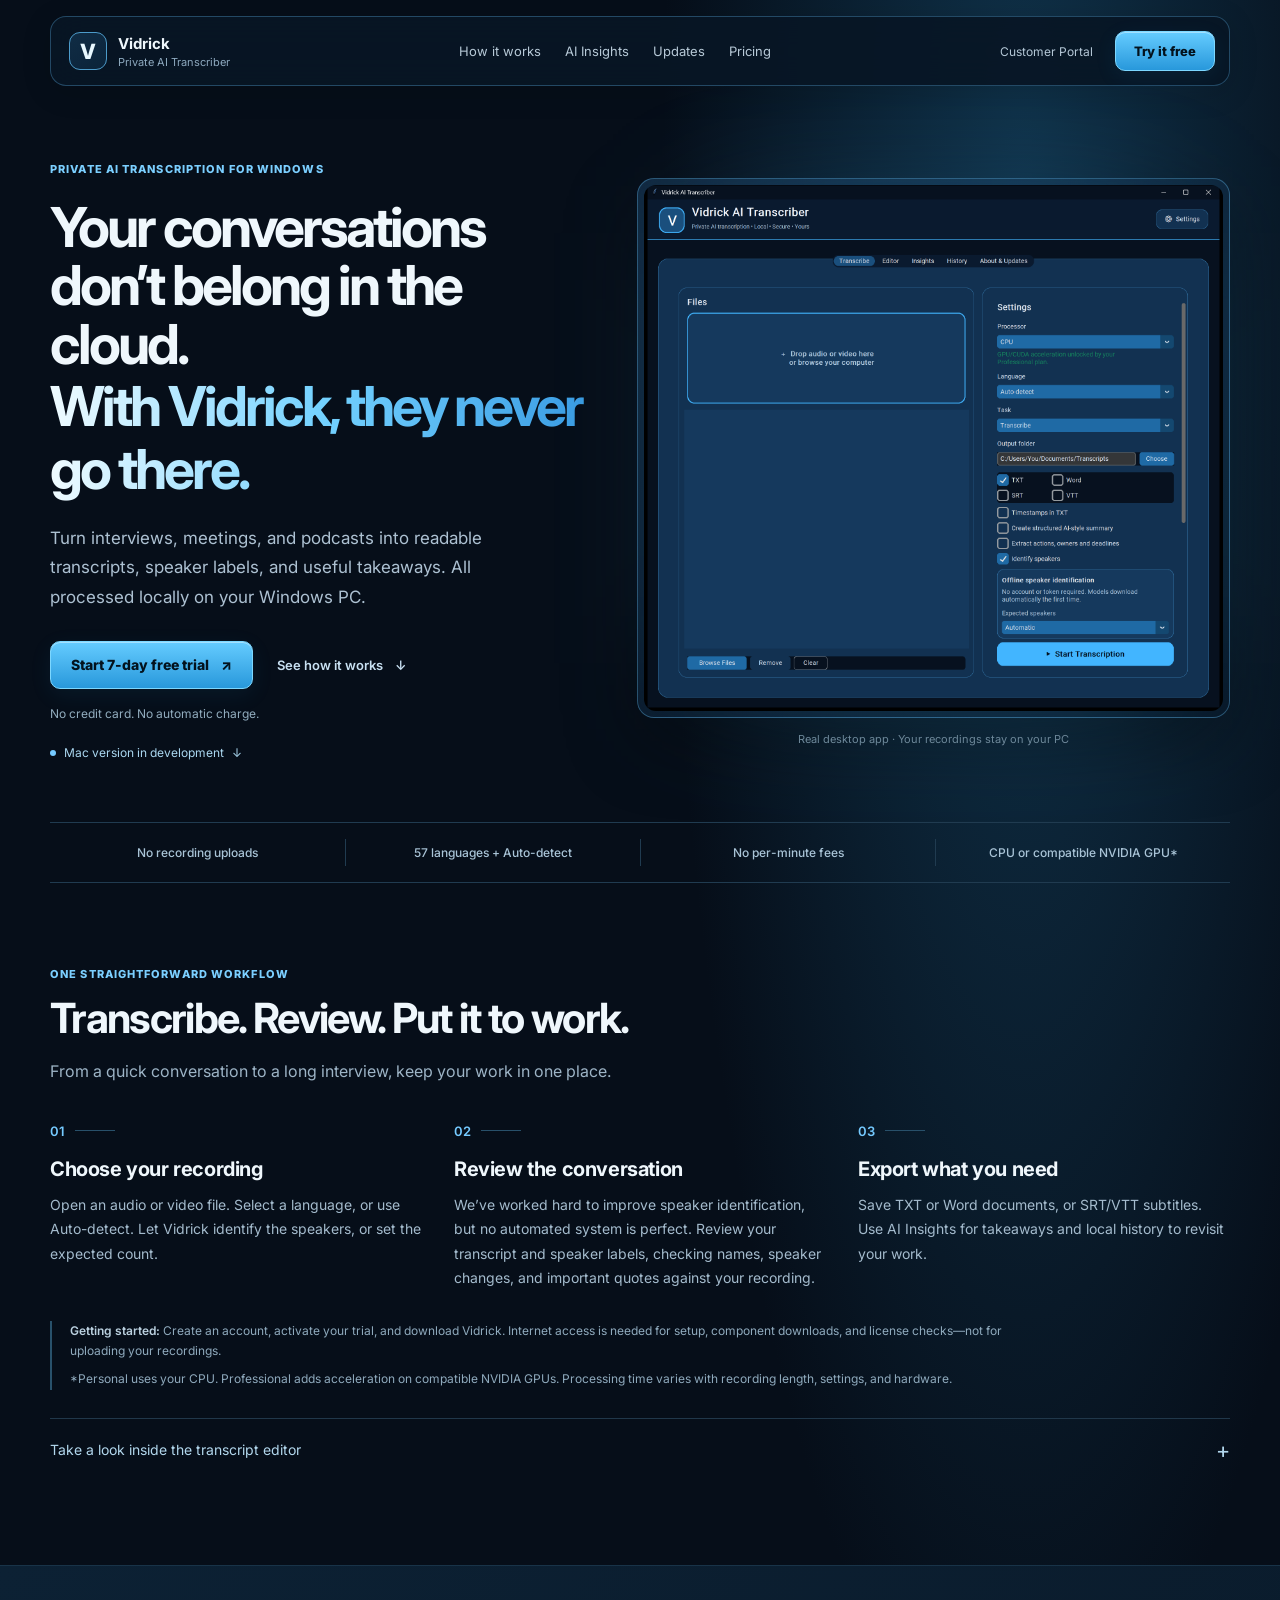
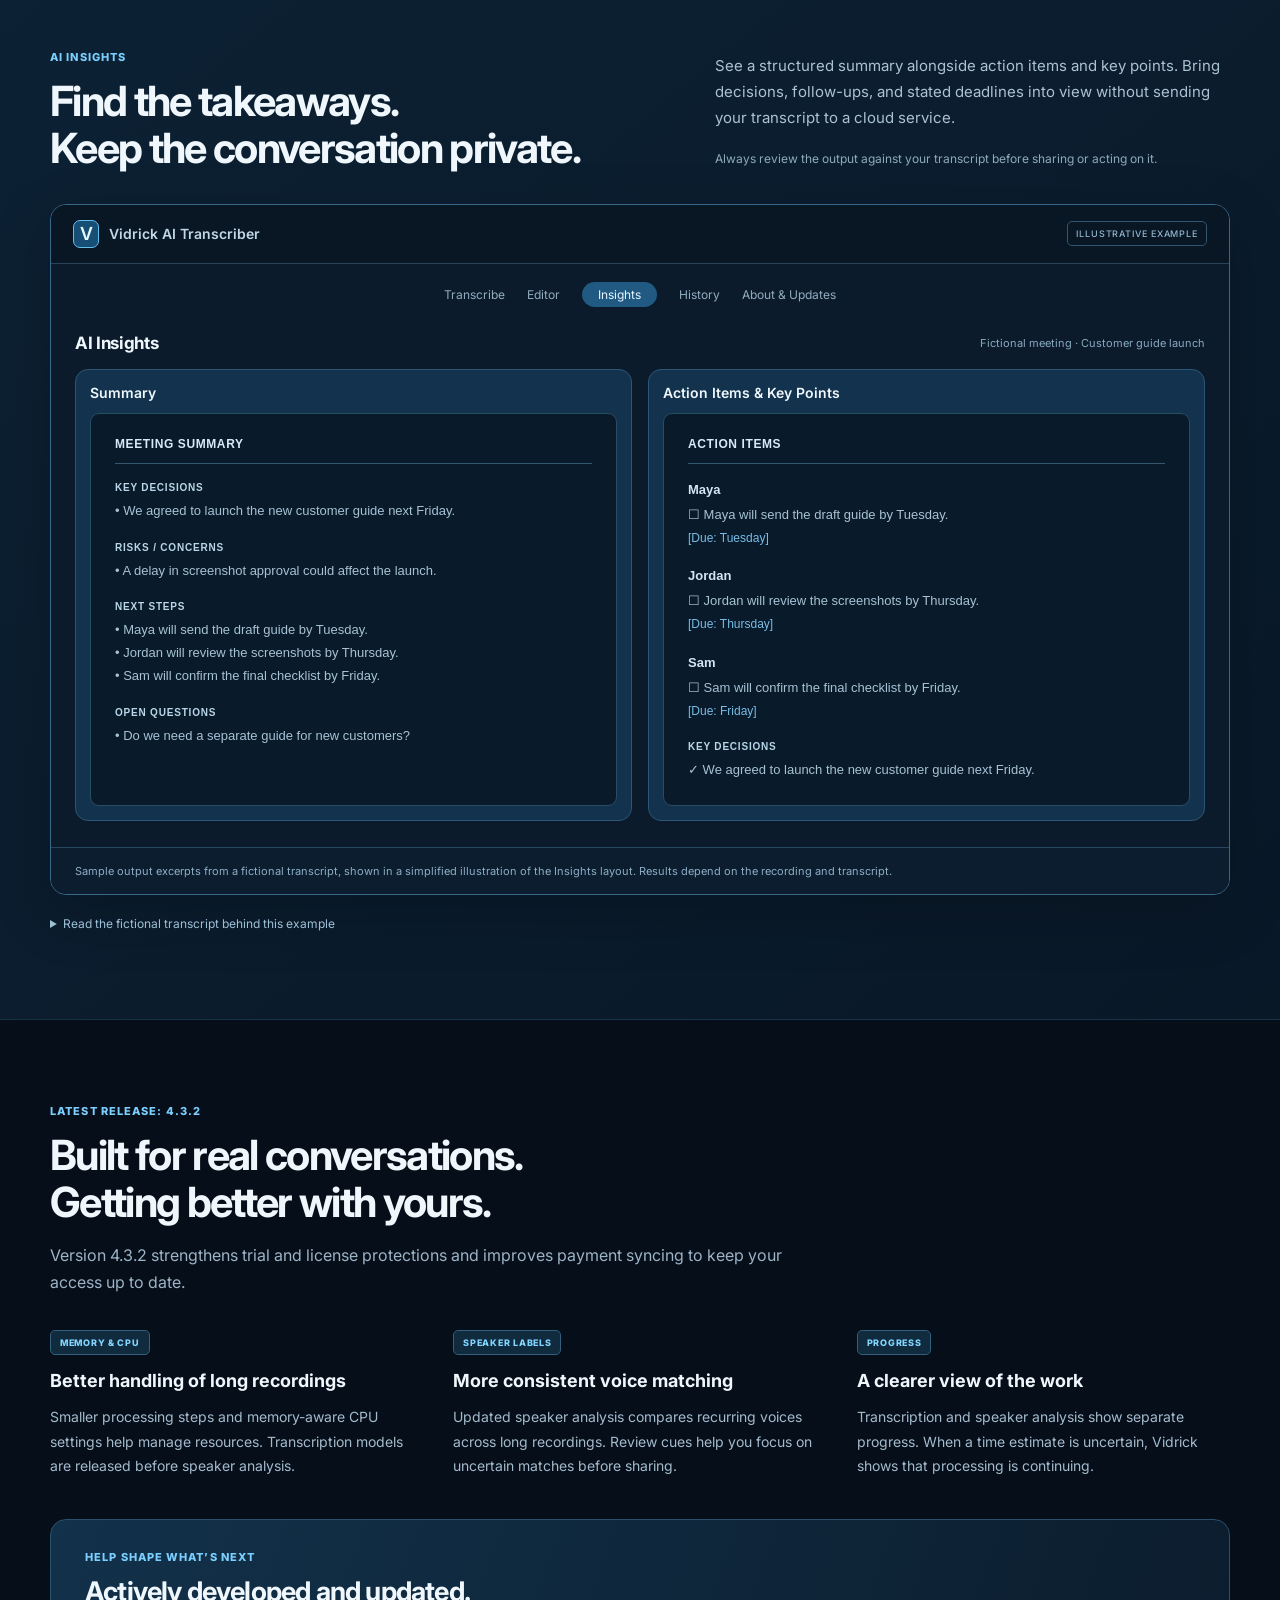
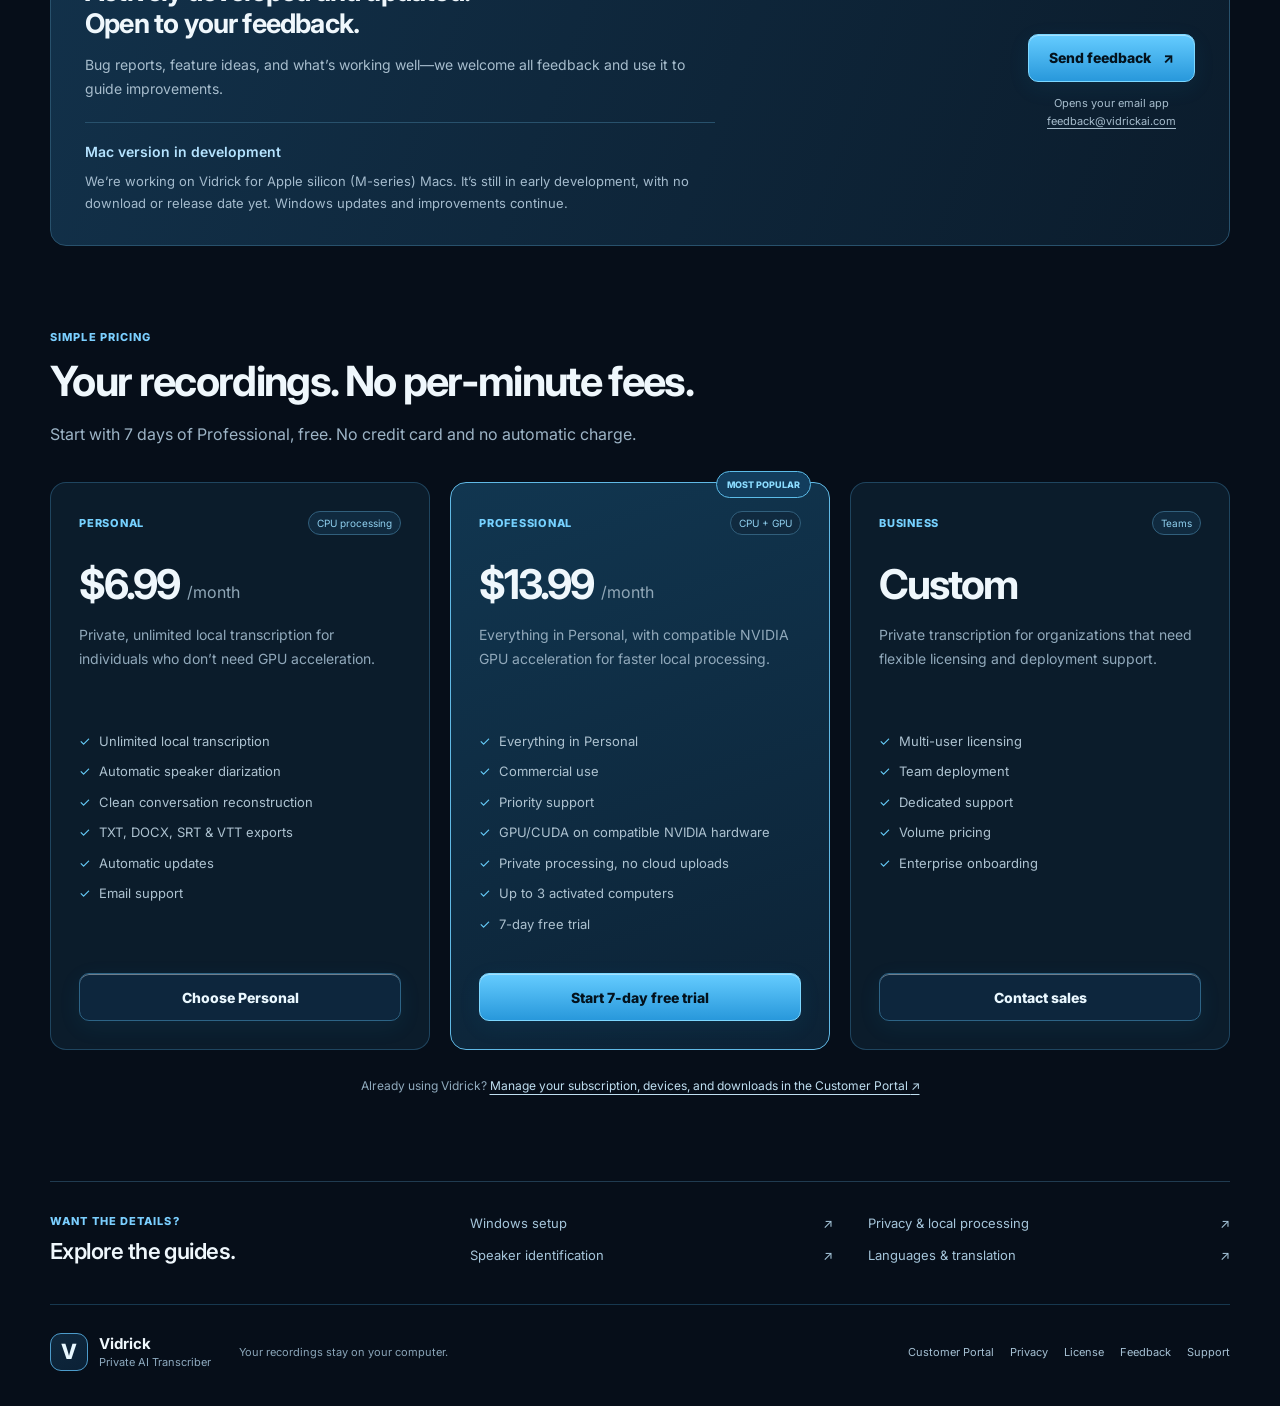
==== commit 16c61ebb: "Announce Vidrick 4.3.2 licensing improvements" ====
--- a/index.html
+++ b/index.html
@@ -35,7 +35,7 @@
     "@context": "https://schema.org",
     "@type": "SoftwareApplication",
     "name": "Vidrick AI Transcriber",
-    "softwareVersion": "4.3.1",
+    "softwareVersion": "4.3.2",
     "applicationCategory": "MultimediaApplication",
     "operatingSystem": "Windows",
     "url": "https://vidrickai.com/",
@@ -145,7 +145,7 @@
     </section>
 
     <section id="whats-new" class="shell section-space" aria-labelledby="updates-heading">
-      <div class="section-heading compact-heading"><div class="eyebrow">What’s improving in 4.3.1</div><h2 id="updates-heading">Built for real conversations.<br>Getting better with yours.</h2></div>
+      <div class="section-heading compact-heading"><div class="eyebrow">Latest release: 4.3.2</div><h2 id="updates-heading">Built for real conversations.<br>Getting better with yours.</h2><p>Version 4.3.2 strengthens trial and license protections and improves payment syncing to keep your access up to date.</p></div>
       <div class="update-grid">
         <article><span class="update-badge">MEMORY &amp; CPU</span><h3>Better handling of long recordings</h3><p>Smaller processing steps and memory-aware CPU settings help manage resources. Transcription models are released before speaker analysis.</p></article>
         <article><span class="update-badge">SPEAKER LABELS</span><h3>More consistent voice matching</h3><p>Updated speaker analysis compares recurring voices across long recordings. Review cues help you focus on uncertain matches before sharing.</p></article>
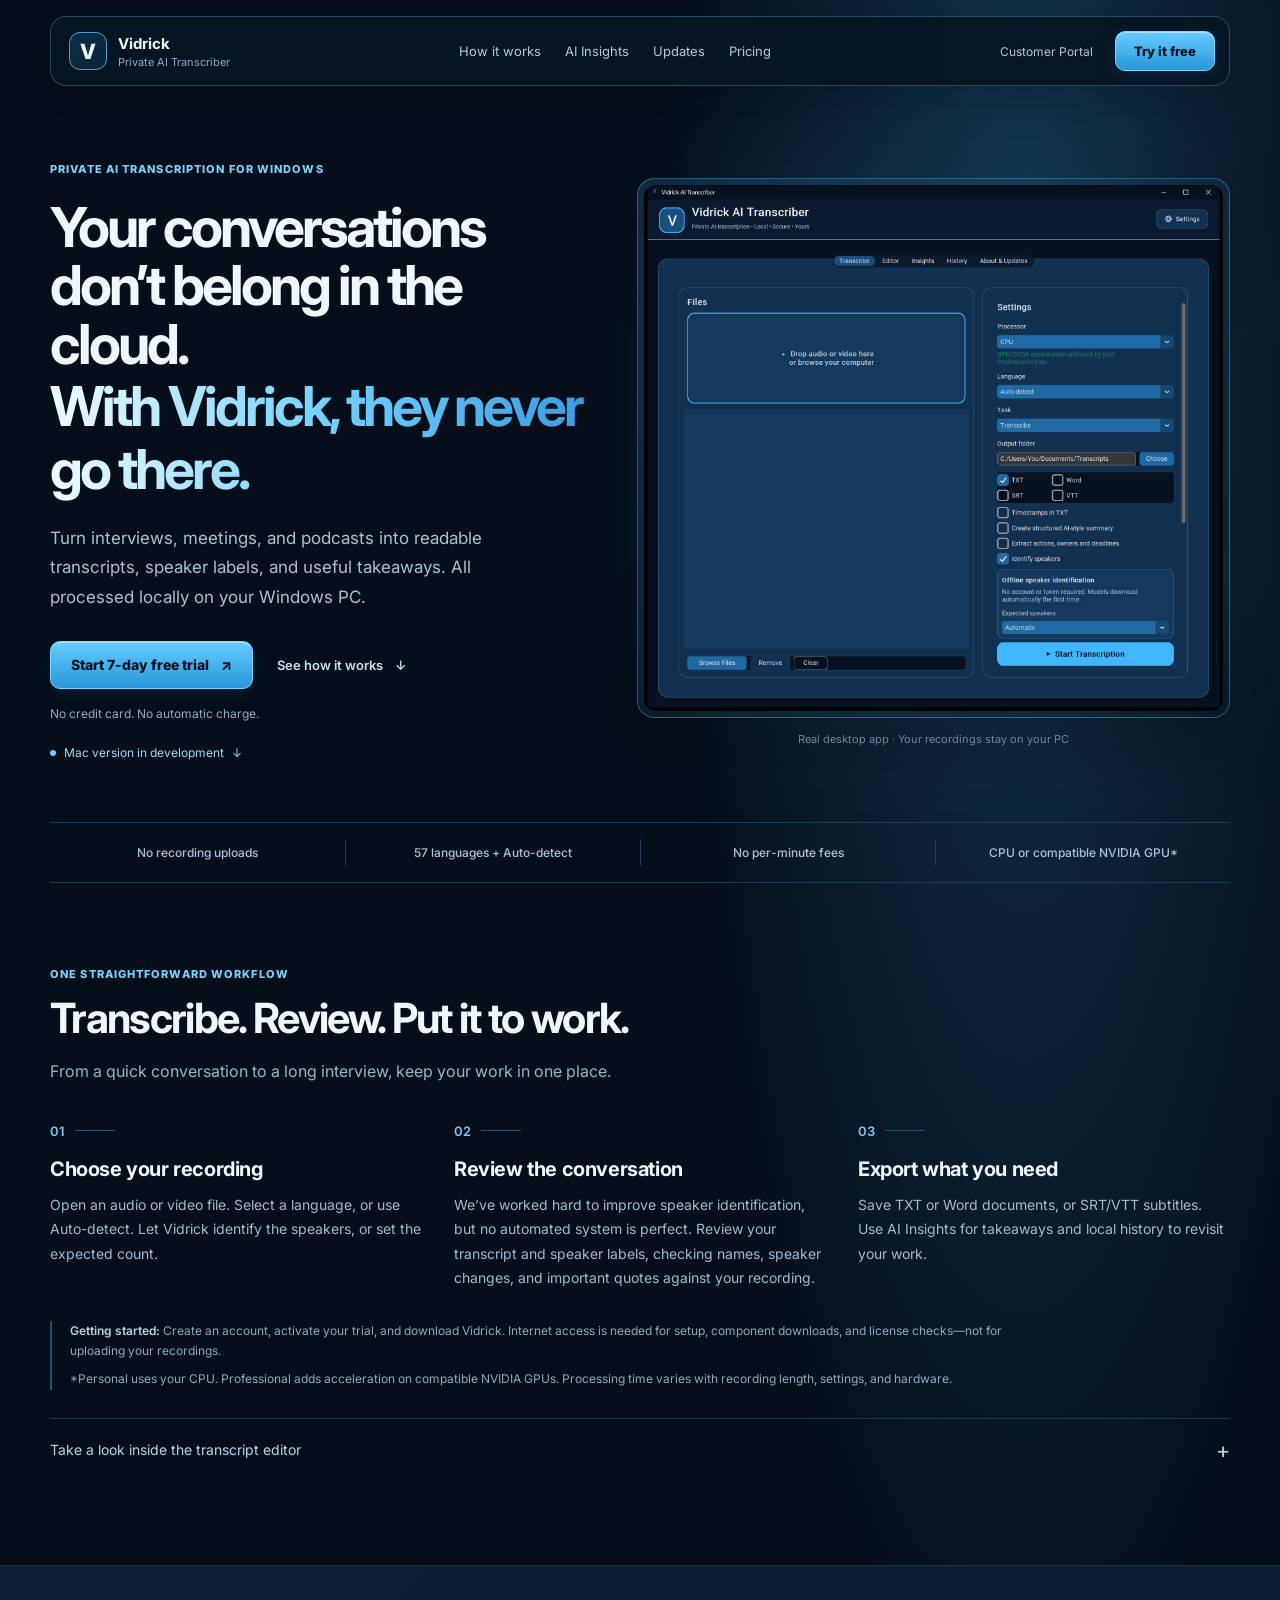
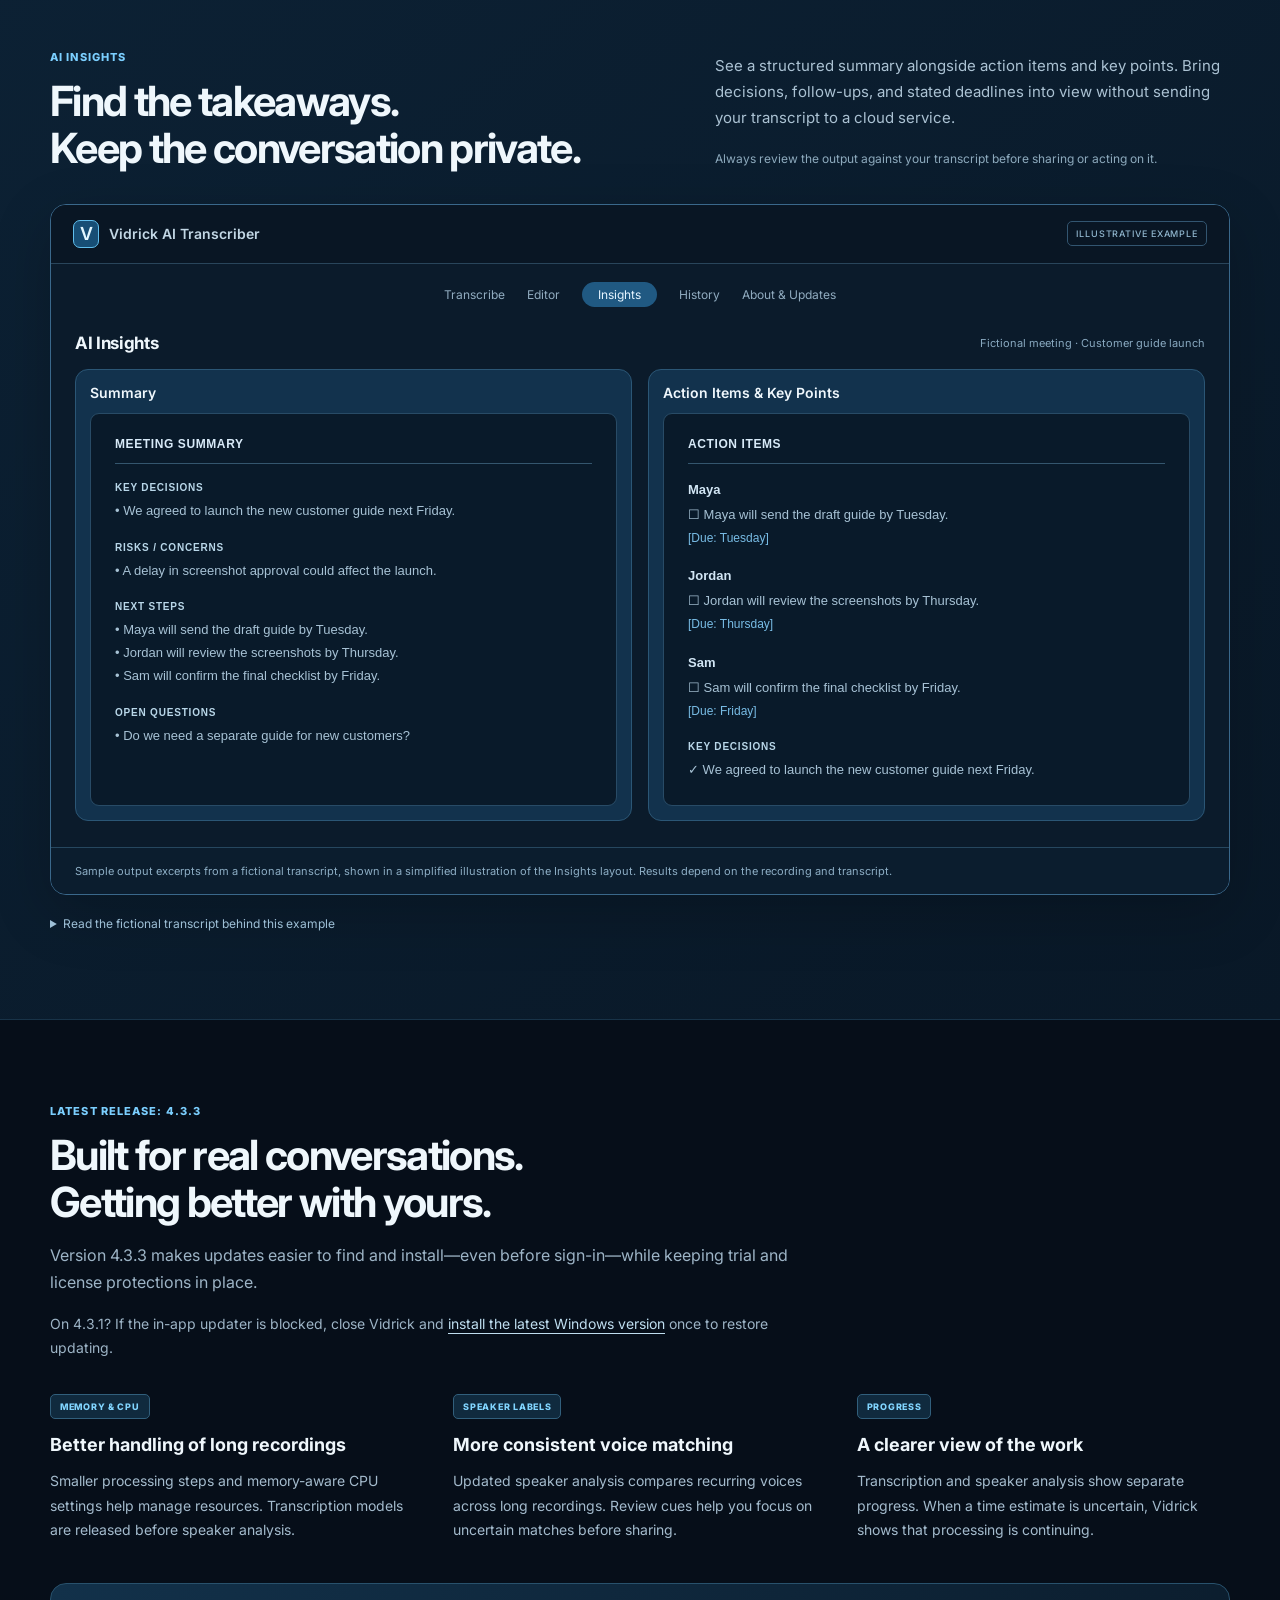
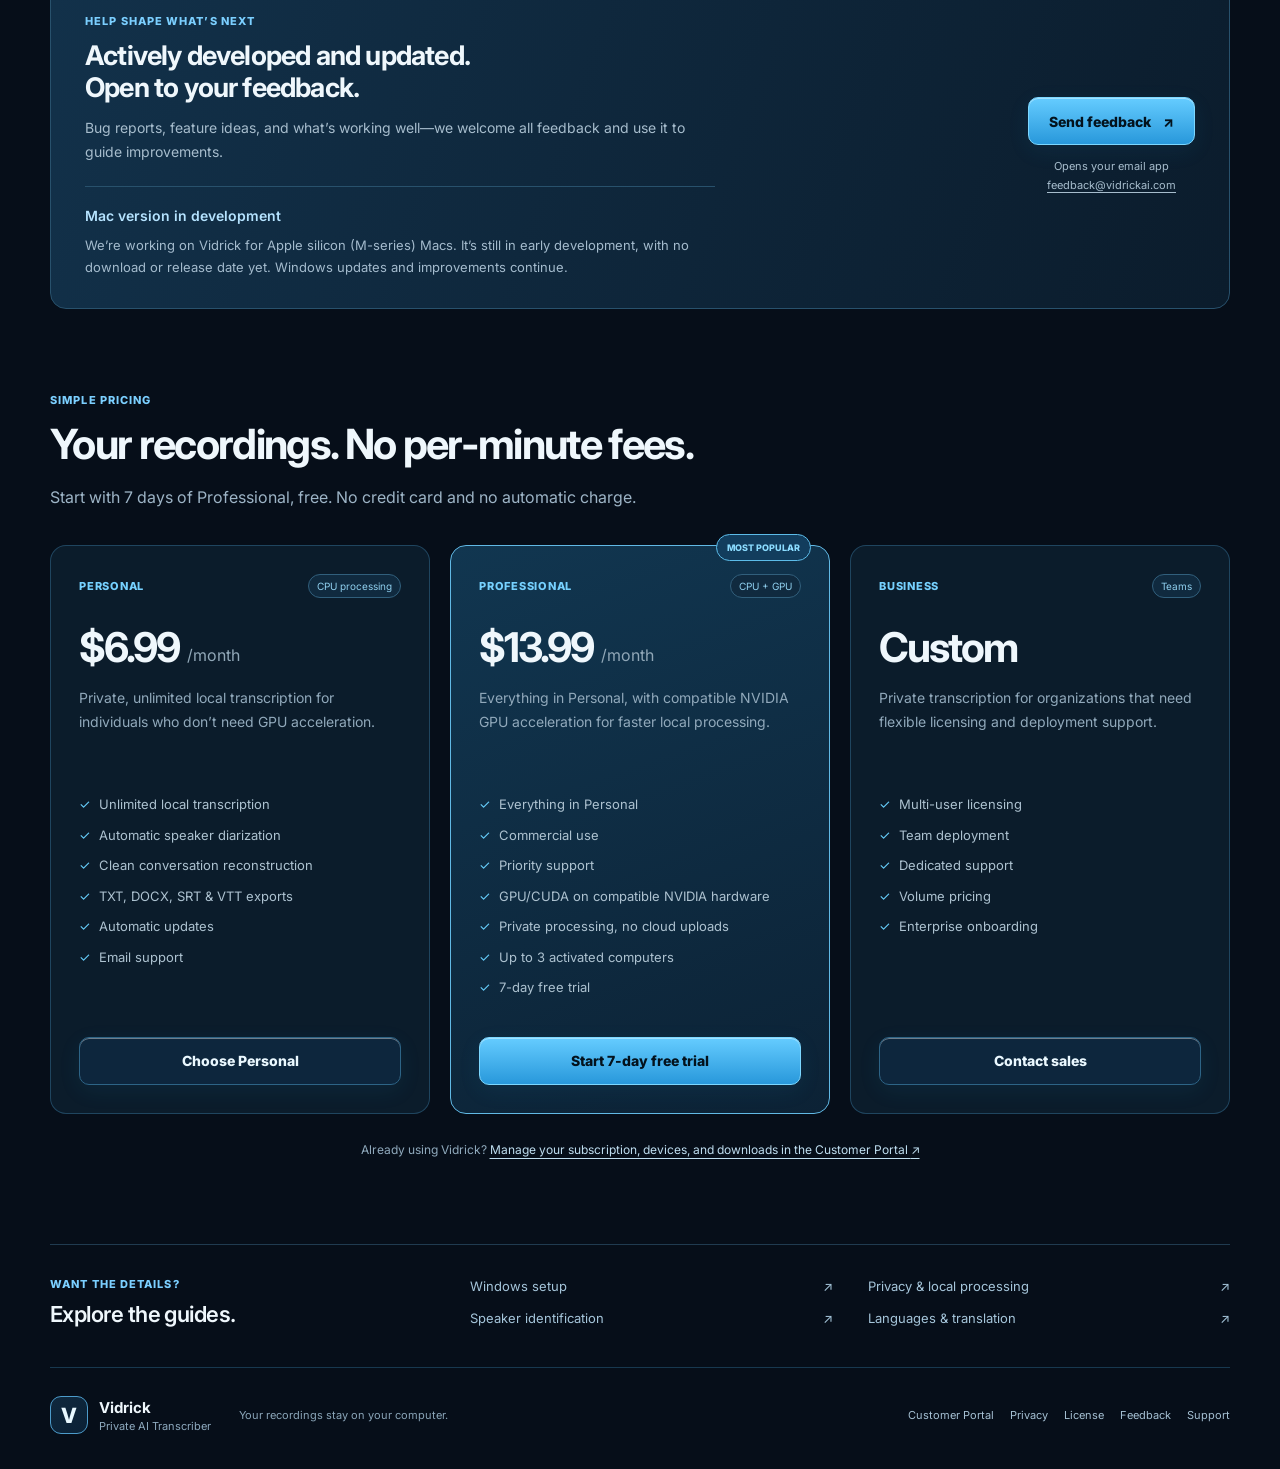
==== commit 4c12a907: "Announce 4.3.3 updater improvements and recovery download" ====
--- a/index.html
+++ b/index.html
@@ -19,7 +19,7 @@
   <link rel="preconnect" href="https://fonts.gstatic.com" crossorigin>
   <link href="https://fonts.googleapis.com/css2?family=Inter:wght@400;500;600;700;800&display=swap" rel="stylesheet">
   <link rel="stylesheet" href="styles.css?v=2026-10-05">
-  <link rel="stylesheet" href="homepage.css?v=2026-10-14-mac">
+  <link rel="stylesheet" href="homepage.css?v=2026-10-14-updater">
   <meta name="robots" content="index, follow, max-image-preview:large">
   <meta property="og:title" content="Vidrick AI Transcriber | Private Offline AI Transcription for Windows">
   <meta property="og:description" content="Transcribe audio and video locally on Windows with 57 selectable languages plus Auto-detect, speaker identification, and NVIDIA GPU acceleration.">
@@ -35,7 +35,7 @@
     "@context": "https://schema.org",
     "@type": "SoftwareApplication",
     "name": "Vidrick AI Transcriber",
-    "softwareVersion": "4.3.2",
+    "softwareVersion": "4.3.3",
     "applicationCategory": "MultimediaApplication",
     "operatingSystem": "Windows",
     "url": "https://vidrickai.com/",
@@ -145,7 +145,7 @@
     </section>
 
     <section id="whats-new" class="shell section-space" aria-labelledby="updates-heading">
-      <div class="section-heading compact-heading"><div class="eyebrow">Latest release: 4.3.2</div><h2 id="updates-heading">Built for real conversations.<br>Getting better with yours.</h2><p>Version 4.3.2 strengthens trial and license protections and improves payment syncing to keep your access up to date.</p></div>
+      <div class="section-heading compact-heading"><div class="eyebrow">Latest release: 4.3.3</div><h2 id="updates-heading">Built for real conversations.<br>Getting better with yours.</h2><p>Version 4.3.3 makes updates easier to find and install—even before sign-in—while keeping trial and license protections in place.</p><p class="update-recovery">On 4.3.1? If the in-app updater is blocked, close Vidrick and <a href="/download">install the latest Windows version</a> once to restore updating.</p></div>
       <div class="update-grid">
         <article><span class="update-badge">MEMORY &amp; CPU</span><h3>Better handling of long recordings</h3><p>Smaller processing steps and memory-aware CPU settings help manage resources. Transcription models are released before speaker analysis.</p></article>
         <article><span class="update-badge">SPEAKER LABELS</span><h3>More consistent voice matching</h3><p>Updated speaker analysis compares recurring voices across long recordings. Review cues help you focus on uncertain matches before sharing.</p></article>
--- a/homepage.css
+++ b/homepage.css
@@ -37,6 +37,8 @@
 .marketing-home .compact-heading{max-width:780px;margin-bottom:34px}
 .marketing-home .section-heading h2{font-size:clamp(30px,3.25vw,42px);line-height:1.13;letter-spacing:-.04em;margin-top:14px}
 .marketing-home .section-heading>p{font-size:16px;line-height:1.7;margin:16px 0 0}
+.marketing-home .section-heading>p.update-recovery{font-size:14px}
+.update-recovery a{color:#bfdef0;text-decoration:underline;text-underline-offset:4px}
 .workflow-grid{display:grid;grid-template-columns:repeat(3,minmax(0,1fr));gap:32px}
 .workflow-grid article{scroll-margin-top:120px}
 .step-number{font-size:13px;font-weight:600;color:#75caff;display:inline-flex;align-items:center;gap:10px}
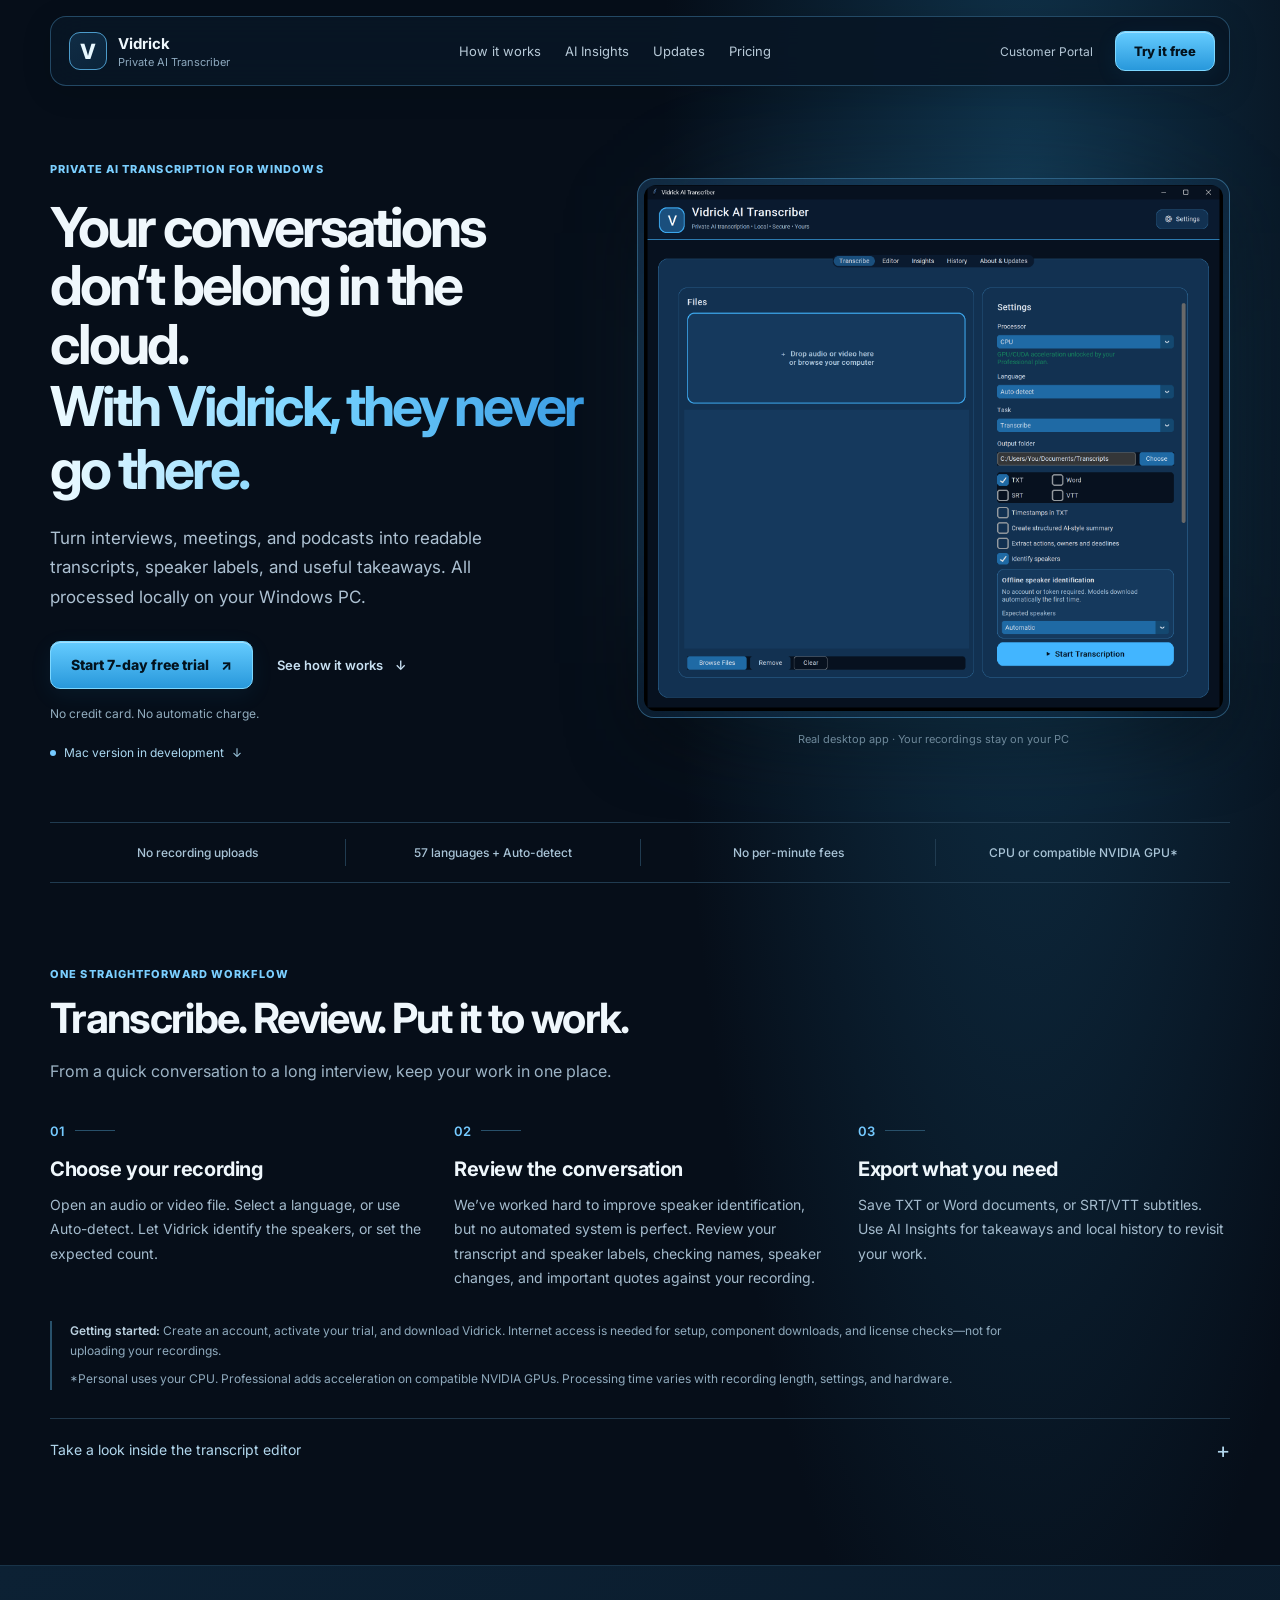
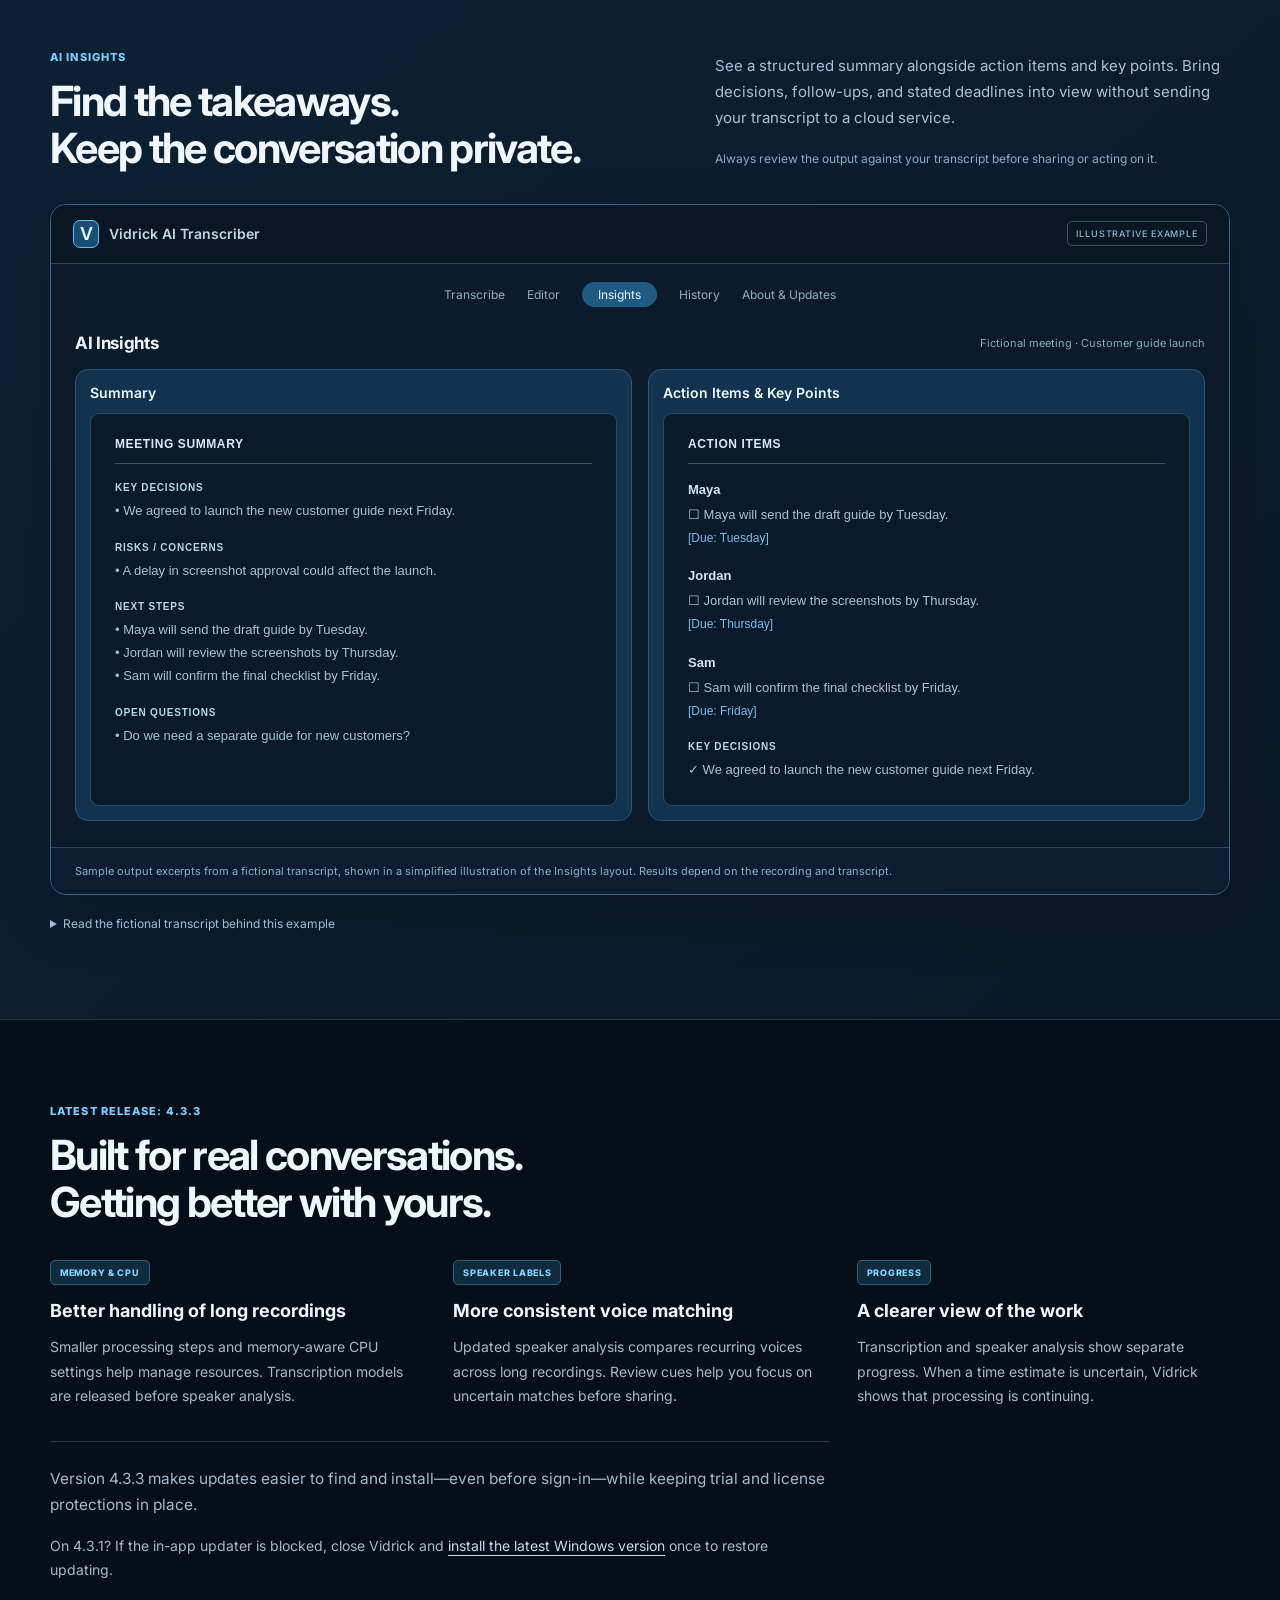
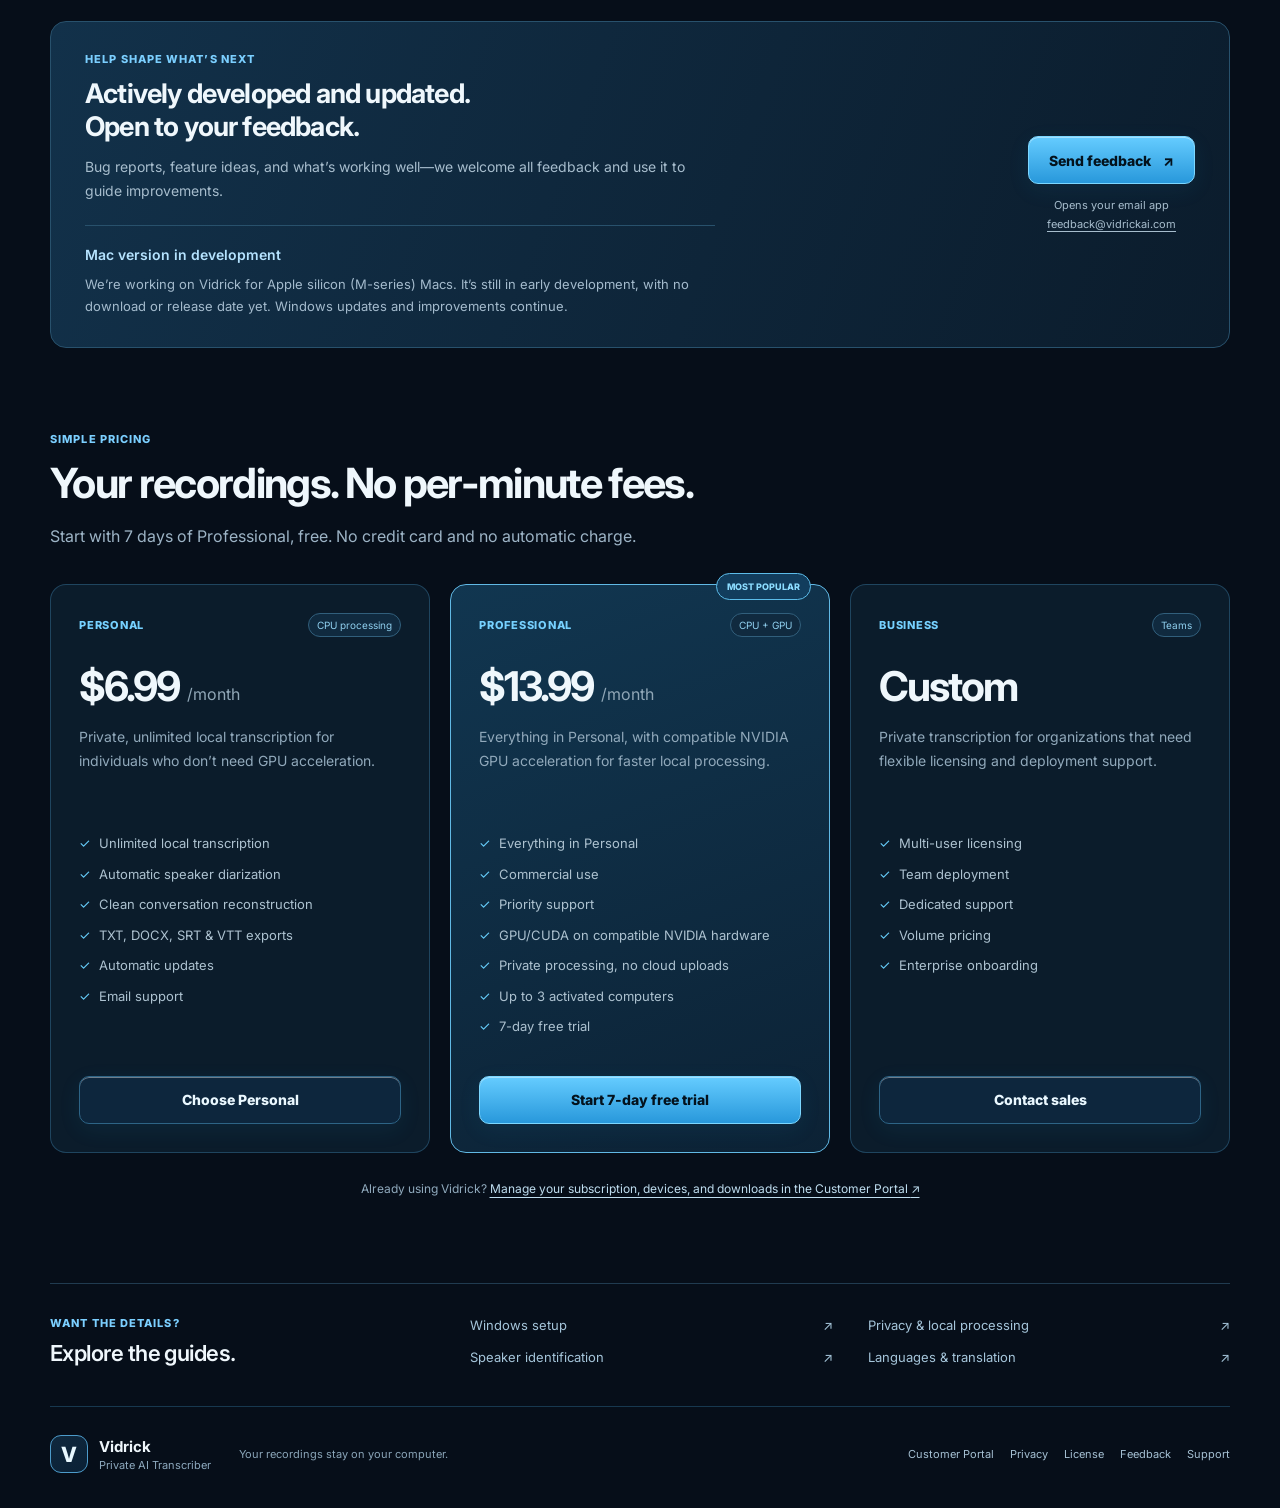
==== commit 4b9b93f0: "Show improvement cards before release update notes" ====
--- a/index.html
+++ b/index.html
@@ -19,7 +19,7 @@
   <link rel="preconnect" href="https://fonts.gstatic.com" crossorigin>
   <link href="https://fonts.googleapis.com/css2?family=Inter:wght@400;500;600;700;800&display=swap" rel="stylesheet">
   <link rel="stylesheet" href="styles.css?v=2026-10-05">
-  <link rel="stylesheet" href="homepage.css?v=2026-10-14-updater">
+  <link rel="stylesheet" href="homepage.css?v=2026-10-14-updates-layout">
   <meta name="robots" content="index, follow, max-image-preview:large">
   <meta property="og:title" content="Vidrick AI Transcriber | Private Offline AI Transcription for Windows">
   <meta property="og:description" content="Transcribe audio and video locally on Windows with 57 selectable languages plus Auto-detect, speaker identification, and NVIDIA GPU acceleration.">
@@ -145,11 +145,15 @@
     </section>
 
     <section id="whats-new" class="shell section-space" aria-labelledby="updates-heading">
-      <div class="section-heading compact-heading"><div class="eyebrow">Latest release: 4.3.3</div><h2 id="updates-heading">Built for real conversations.<br>Getting better with yours.</h2><p>Version 4.3.3 makes updates easier to find and install—even before sign-in—while keeping trial and license protections in place.</p><p class="update-recovery">On 4.3.1? If the in-app updater is blocked, close Vidrick and <a href="/download">install the latest Windows version</a> once to restore updating.</p></div>
+      <div class="section-heading compact-heading"><div class="eyebrow">Latest release: 4.3.3</div><h2 id="updates-heading">Built for real conversations.<br>Getting better with yours.</h2></div>
       <div class="update-grid">
         <article><span class="update-badge">MEMORY &amp; CPU</span><h3>Better handling of long recordings</h3><p>Smaller processing steps and memory-aware CPU settings help manage resources. Transcription models are released before speaker analysis.</p></article>
         <article><span class="update-badge">SPEAKER LABELS</span><h3>More consistent voice matching</h3><p>Updated speaker analysis compares recurring voices across long recordings. Review cues help you focus on uncertain matches before sharing.</p></article>
         <article><span class="update-badge">PROGRESS</span><h3>A clearer view of the work</h3><p>Transcription and speaker analysis show separate progress. When a time estimate is uncertain, Vidrick shows that processing is continuing.</p></article>
+      </div>
+      <div class="release-notes">
+        <p>Version 4.3.3 makes updates easier to find and install—even before sign-in—while keeping trial and license protections in place.</p>
+        <p class="update-recovery">On 4.3.1? If the in-app updater is blocked, close Vidrick and <a href="/download">install the latest Windows version</a> once to restore updating.</p>
       </div>
       <aside id="feedback" class="feedback-callout" aria-labelledby="feedback-heading">
         <div class="feedback-copy"><div class="eyebrow">Help shape what’s next</div><h3 id="feedback-heading">Actively developed and updated.<br>Open to your feedback.</h3><p>Bug reports, feature ideas, and what’s working well—we welcome all feedback and use it to guide improvements.</p>
--- a/homepage.css
+++ b/homepage.css
@@ -37,7 +37,10 @@
 .marketing-home .compact-heading{max-width:780px;margin-bottom:34px}
 .marketing-home .section-heading h2{font-size:clamp(30px,3.25vw,42px);line-height:1.13;letter-spacing:-.04em;margin-top:14px}
 .marketing-home .section-heading>p{font-size:16px;line-height:1.7;margin:16px 0 0}
-.marketing-home .section-heading>p.update-recovery{font-size:14px}
+.release-notes{max-width:780px;margin-top:32px;padding-top:24px;border-top:1px solid #203b50}
+.release-notes p{font-size:clamp(15px,1.2vw,16px);line-height:1.7;color:#a4bbcd;margin:0}
+.release-notes p+p{margin-top:16px}
+.marketing-home .release-notes .update-recovery{font-size:14px}
 .update-recovery a{color:#bfdef0;text-decoration:underline;text-underline-offset:4px}
 .workflow-grid{display:grid;grid-template-columns:repeat(3,minmax(0,1fr));gap:32px}
 .workflow-grid article{scroll-margin-top:120px}
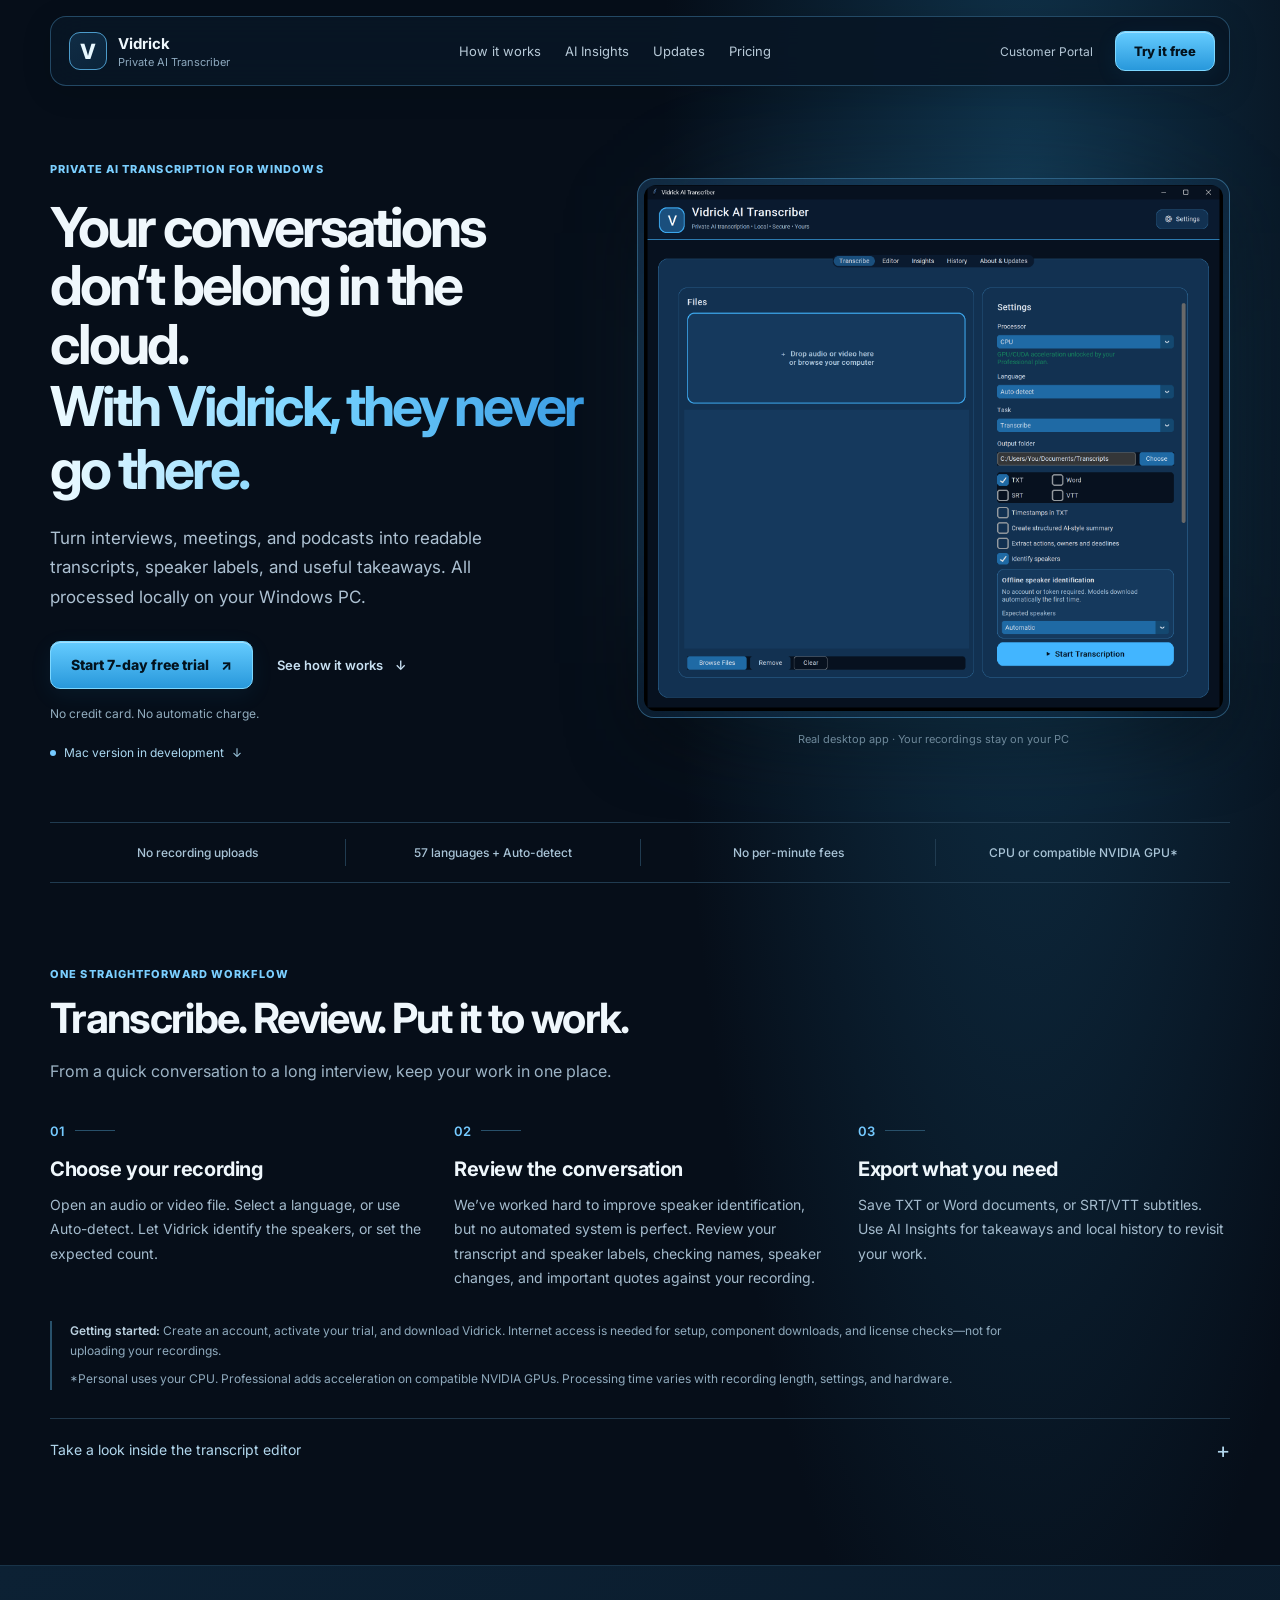
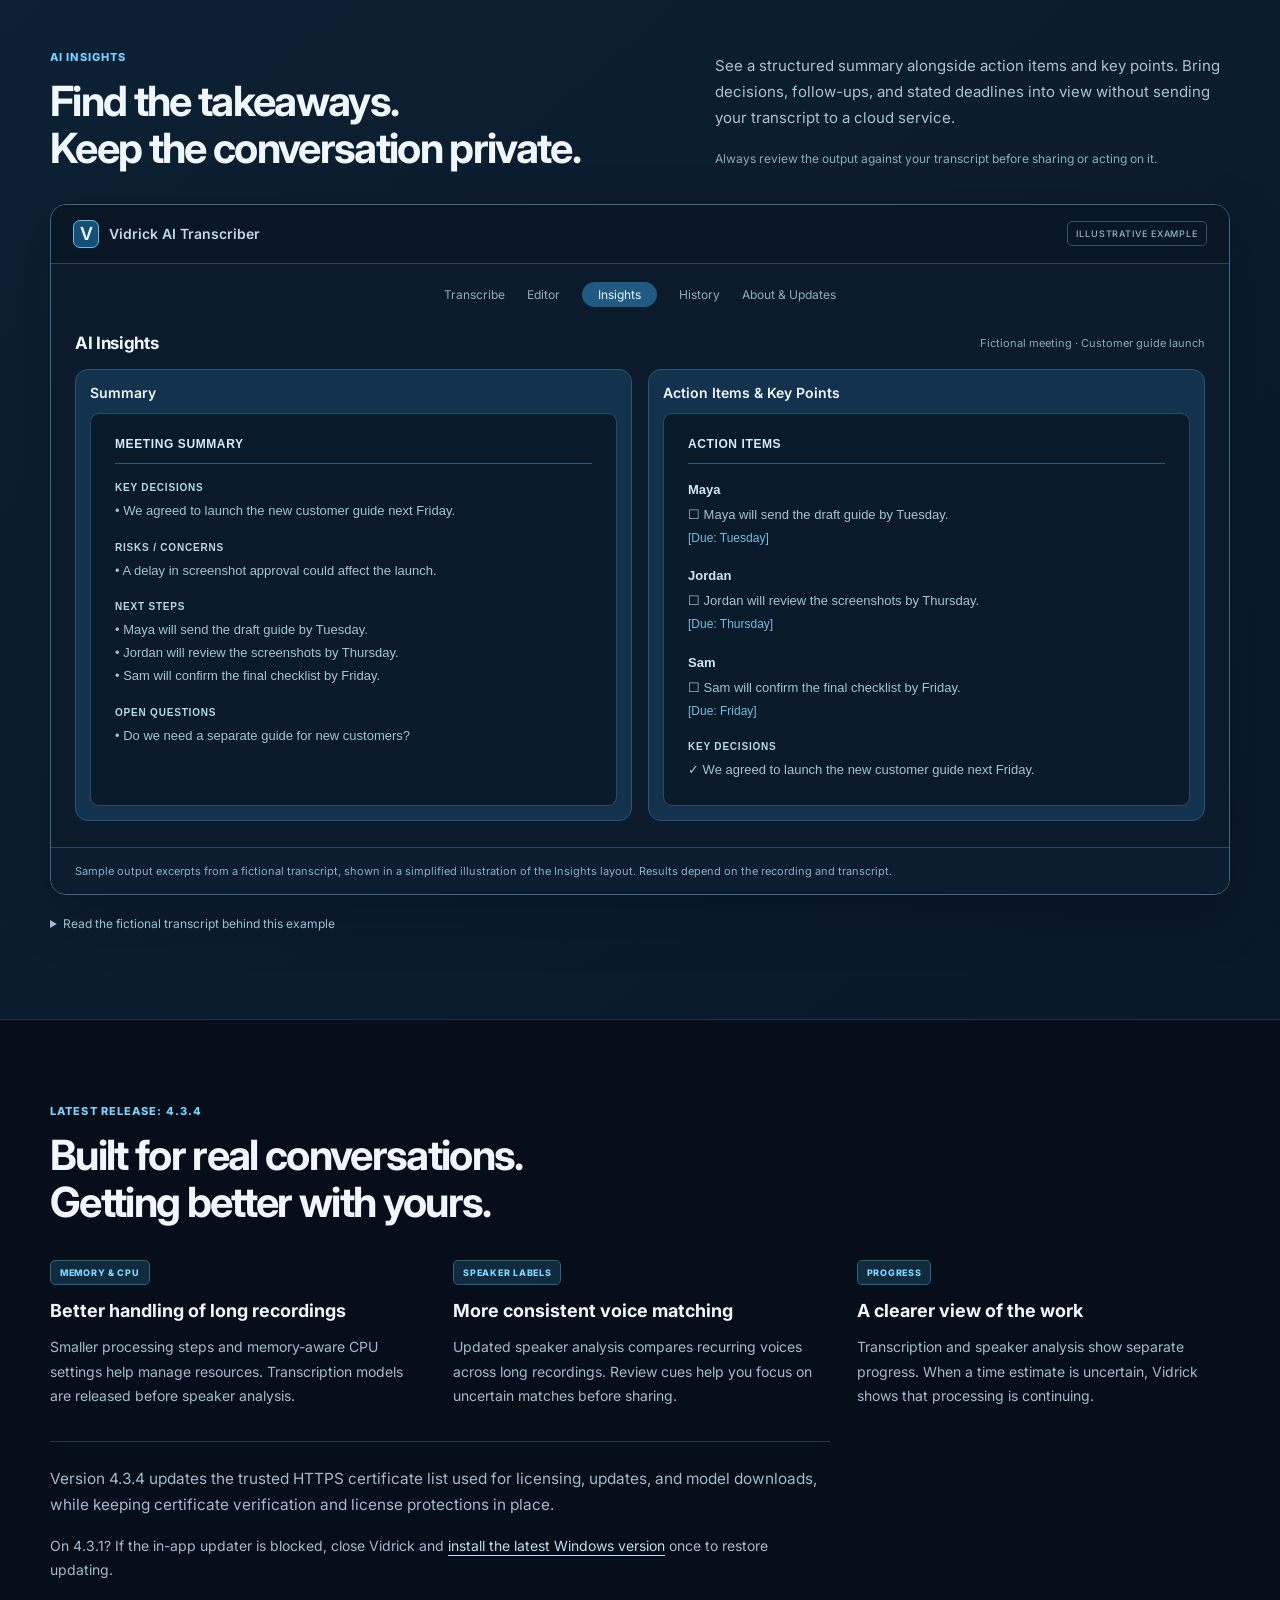
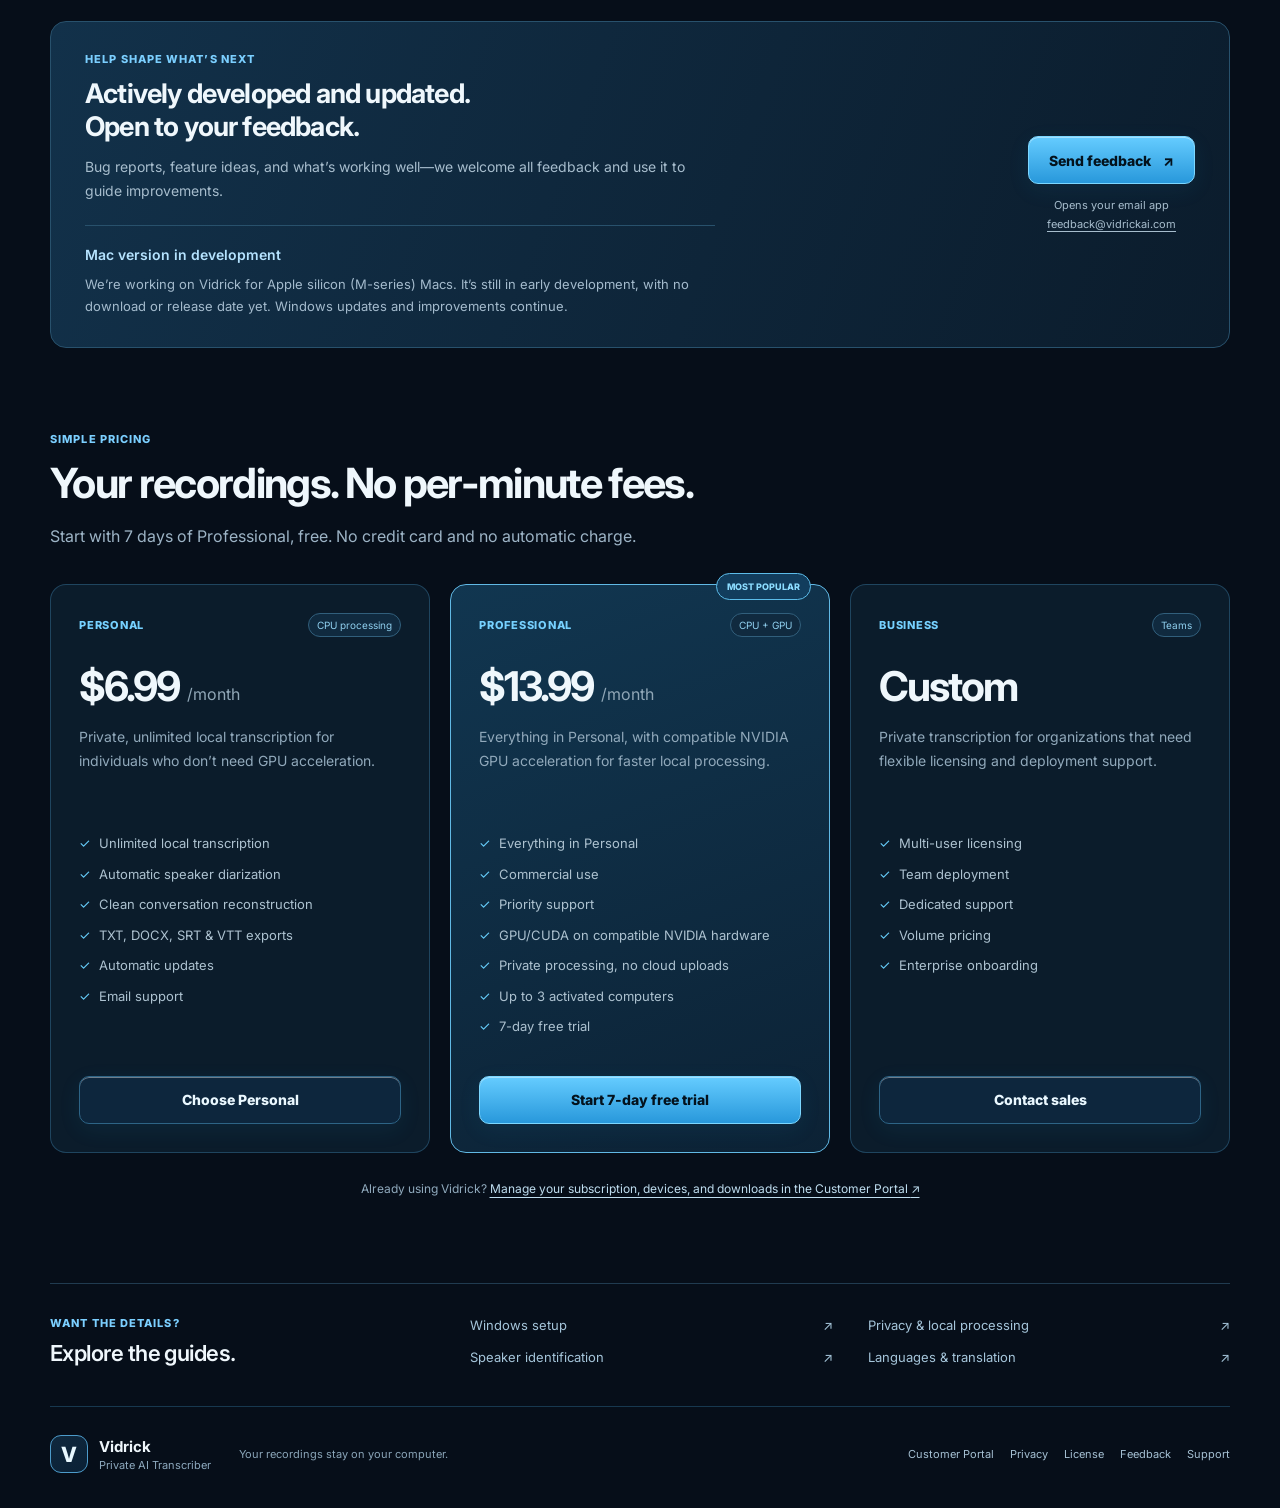
==== commit 0daebb5c: "Announce 4.3.4 HTTPS certificate security update" ====
--- a/index.html
+++ b/index.html
@@ -35,7 +35,7 @@
     "@context": "https://schema.org",
     "@type": "SoftwareApplication",
     "name": "Vidrick AI Transcriber",
-    "softwareVersion": "4.3.3",
+    "softwareVersion": "4.3.4",
     "applicationCategory": "MultimediaApplication",
     "operatingSystem": "Windows",
     "url": "https://vidrickai.com/",
@@ -145,14 +145,14 @@
     </section>
 
     <section id="whats-new" class="shell section-space" aria-labelledby="updates-heading">
-      <div class="section-heading compact-heading"><div class="eyebrow">Latest release: 4.3.3</div><h2 id="updates-heading">Built for real conversations.<br>Getting better with yours.</h2></div>
+      <div class="section-heading compact-heading"><div class="eyebrow">Latest release: 4.3.4</div><h2 id="updates-heading">Built for real conversations.<br>Getting better with yours.</h2></div>
       <div class="update-grid">
         <article><span class="update-badge">MEMORY &amp; CPU</span><h3>Better handling of long recordings</h3><p>Smaller processing steps and memory-aware CPU settings help manage resources. Transcription models are released before speaker analysis.</p></article>
         <article><span class="update-badge">SPEAKER LABELS</span><h3>More consistent voice matching</h3><p>Updated speaker analysis compares recurring voices across long recordings. Review cues help you focus on uncertain matches before sharing.</p></article>
         <article><span class="update-badge">PROGRESS</span><h3>A clearer view of the work</h3><p>Transcription and speaker analysis show separate progress. When a time estimate is uncertain, Vidrick shows that processing is continuing.</p></article>
       </div>
       <div class="release-notes">
-        <p>Version 4.3.3 makes updates easier to find and install—even before sign-in—while keeping trial and license protections in place.</p>
+        <p>Version 4.3.4 updates the trusted HTTPS certificate list used for licensing, updates, and model downloads, while keeping certificate verification and license protections in place.</p>
         <p class="update-recovery">On 4.3.1? If the in-app updater is blocked, close Vidrick and <a href="/download">install the latest Windows version</a> once to restore updating.</p>
       </div>
       <aside id="feedback" class="feedback-callout" aria-labelledby="feedback-heading">
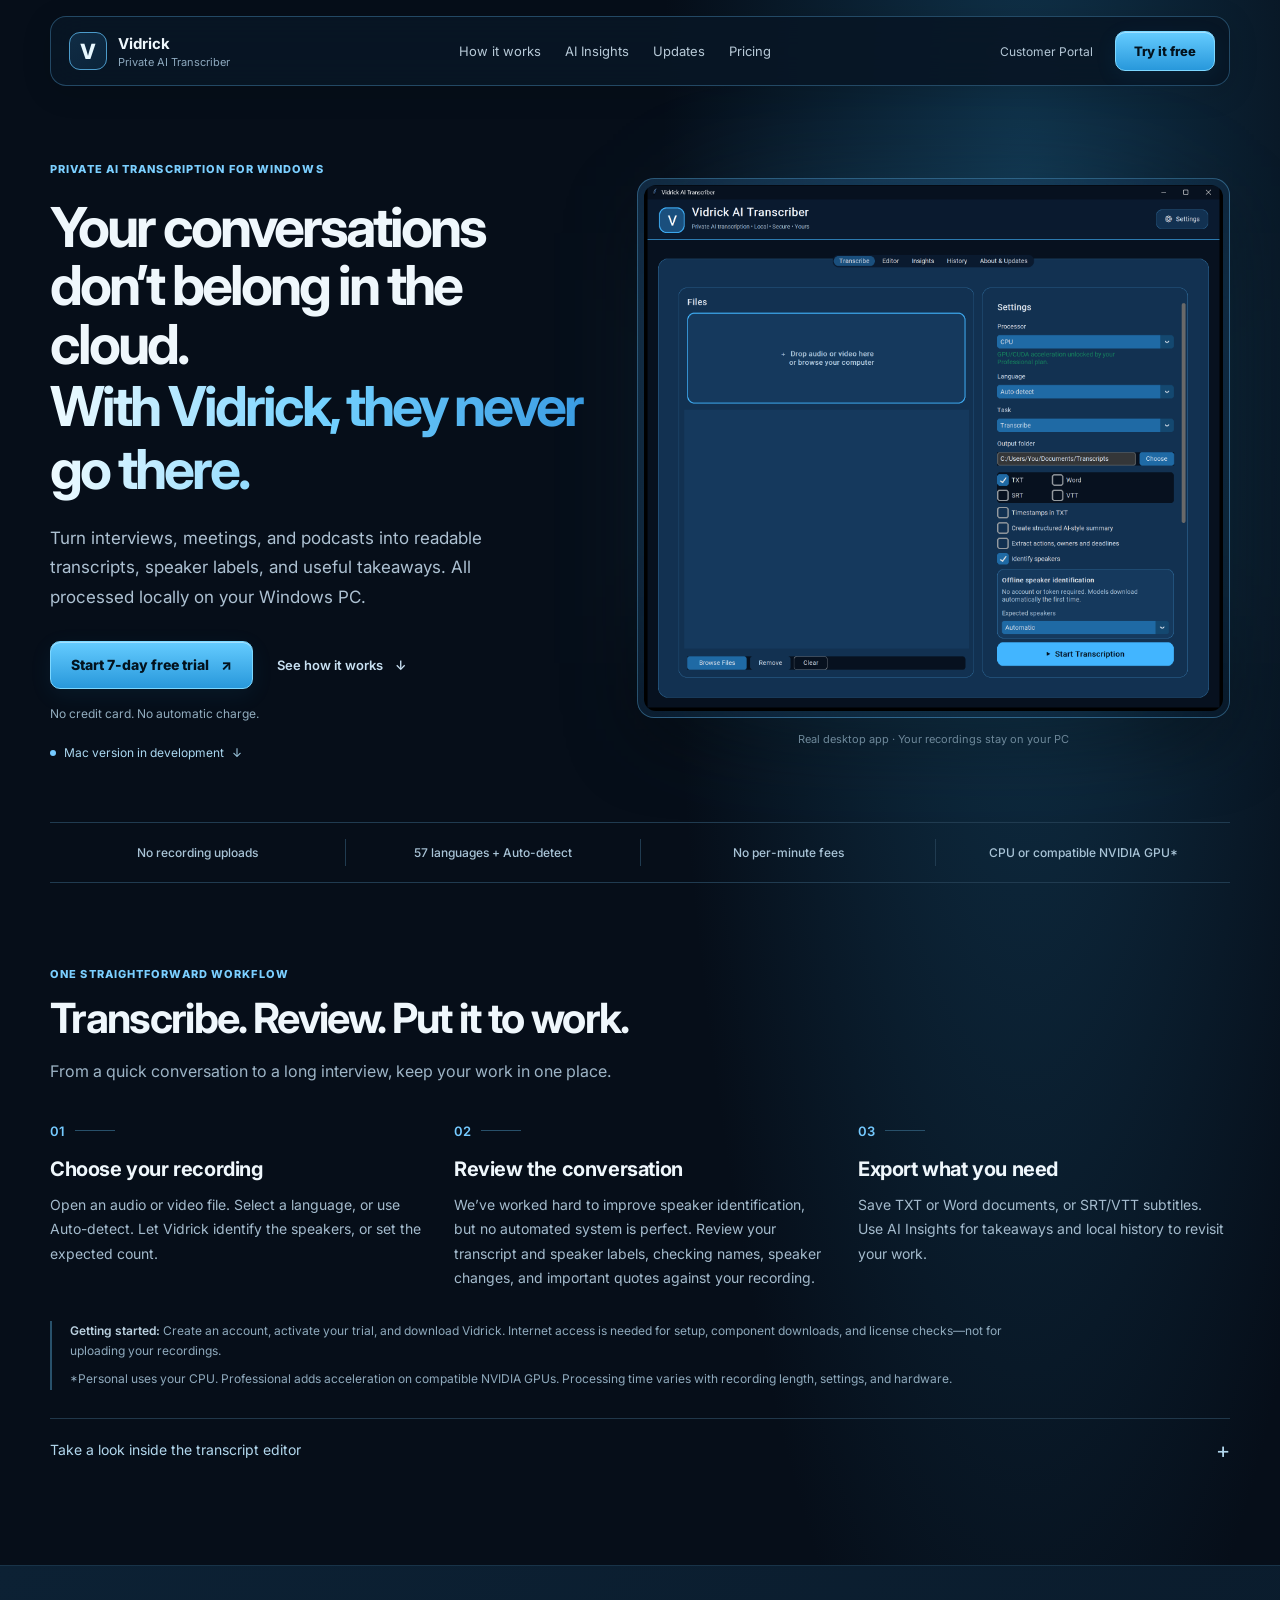
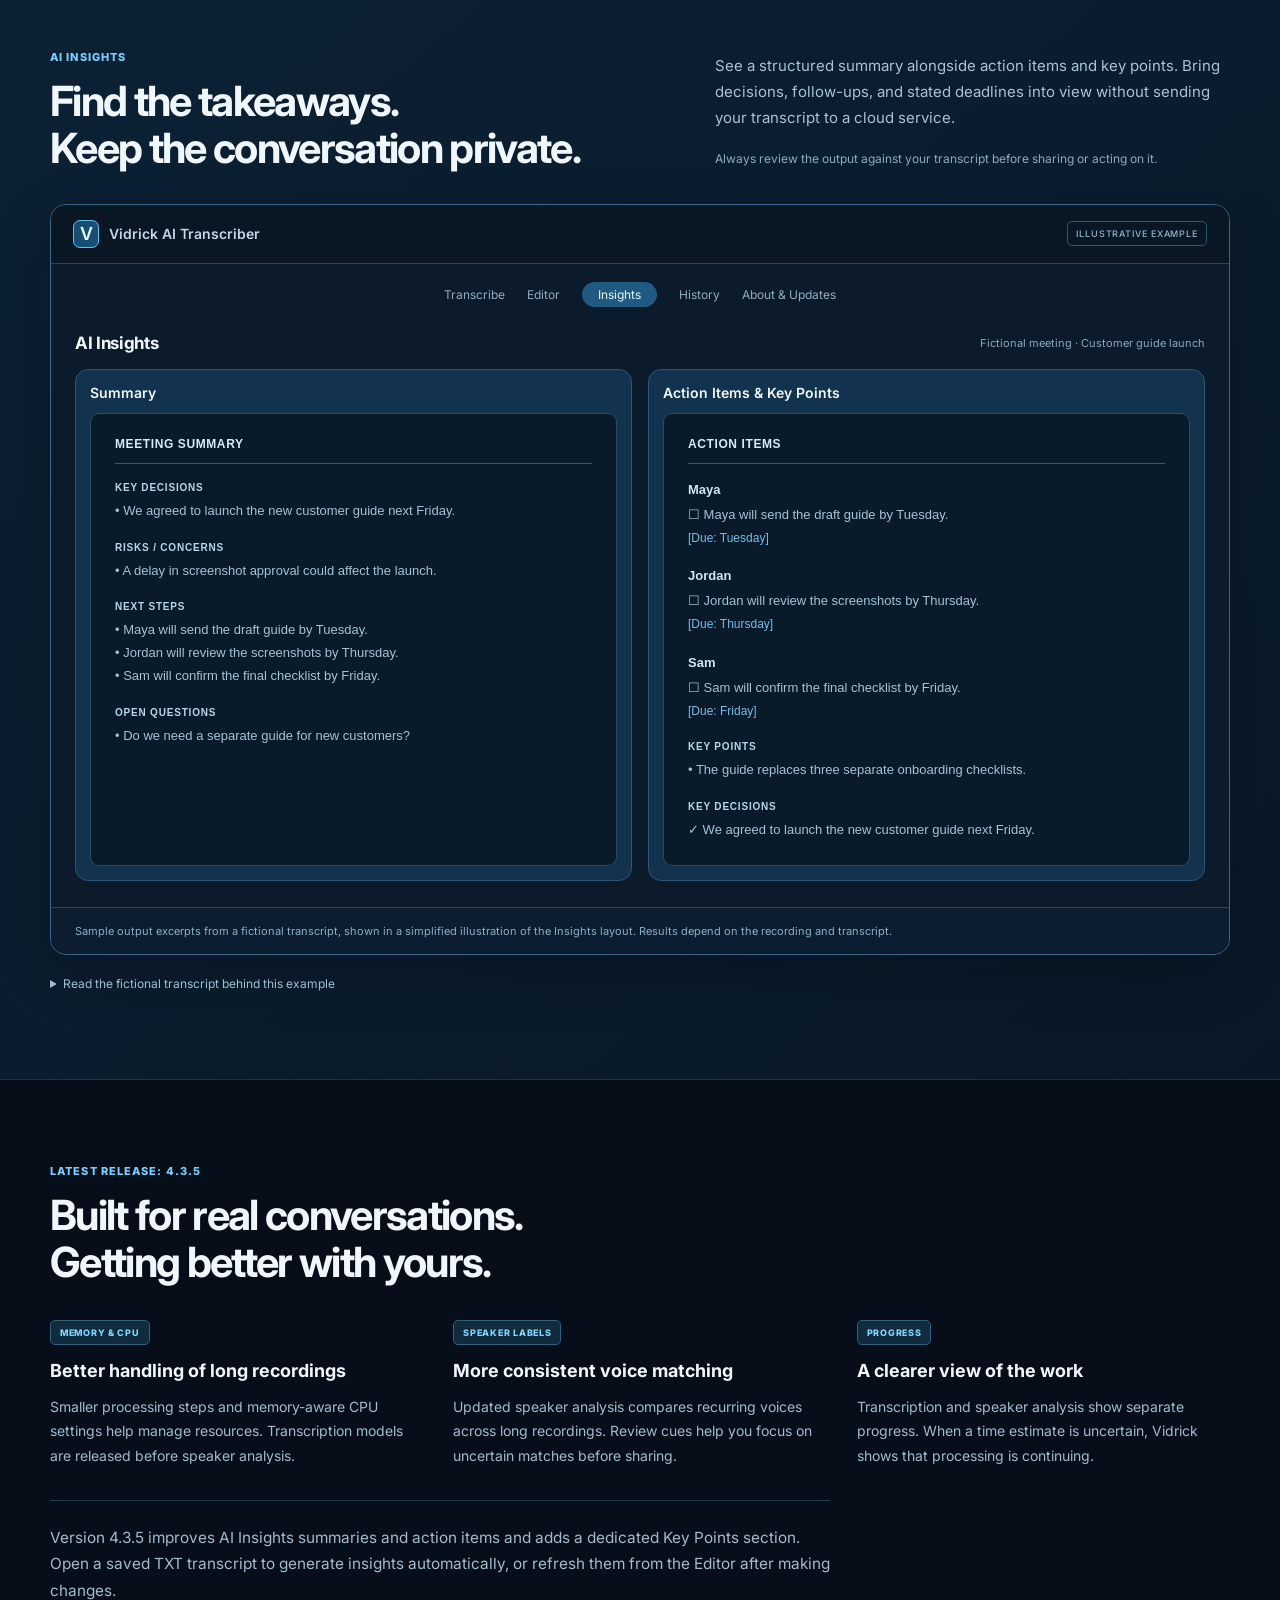
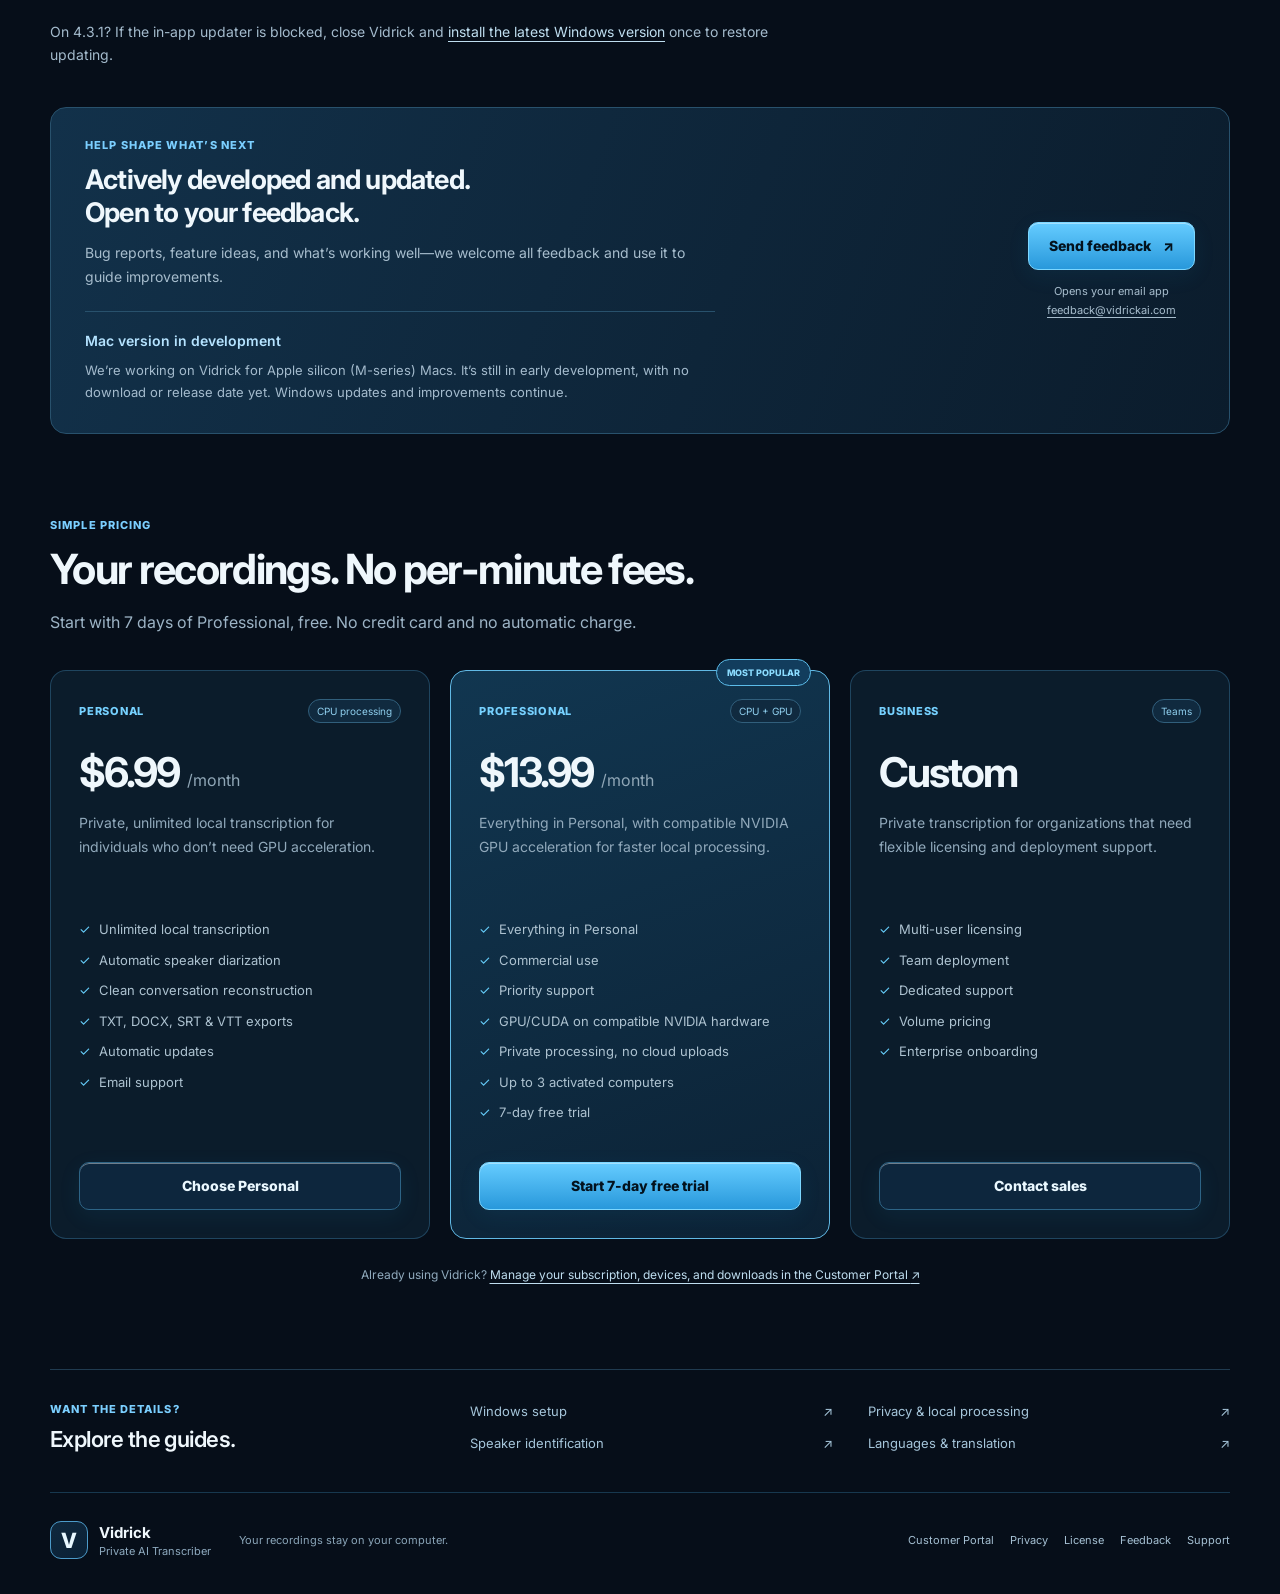
==== commit 5a78b987: "Announce Vidrick 4.3.5 AI Insights improvements" ====
--- a/index.html
+++ b/index.html
@@ -12,6 +12,7 @@
   </script>
 
   <meta charset="utf-8">
+  <meta name="aitoolnavio-claim" content="c18b67186dbecdb1294b1d483c964bcc">
   <meta name="viewport" content="width=device-width,initial-scale=1">
   <title>Vidrick AI Transcriber | Private Offline AI Transcription for Windows</title>
   <meta name="description" content="Private offline AI transcription software for Windows with 57 selectable languages plus Auto-detect, speaker identification, NVIDIA GPU acceleration, and local processing.">
@@ -35,7 +36,7 @@
     "@context": "https://schema.org",
     "@type": "SoftwareApplication",
     "name": "Vidrick AI Transcriber",
-    "softwareVersion": "4.3.4",
+    "softwareVersion": "4.3.5",
     "applicationCategory": "MultimediaApplication",
     "operatingSystem": "Windows",
     "url": "https://vidrickai.com/",
@@ -134,25 +135,26 @@
                 <div class="report-section"><h5 class="owner">Maya</h5><p>☐ Maya will send the draft guide by Tuesday.<br><span class="due">[Due: Tuesday]</span></p></div>
                 <div class="report-section"><h5 class="owner">Jordan</h5><p>☐ Jordan will review the screenshots by Thursday.<br><span class="due">[Due: Thursday]</span></p></div>
                 <div class="report-section"><h5 class="owner">Sam</h5><p>☐ Sam will confirm the final checklist by Friday.<br><span class="due">[Due: Friday]</span></p></div>
+                <div class="report-section"><h5>KEY POINTS</h5><p>• The guide replaces three separate onboarding checklists.</p></div>
                 <div class="report-section"><h5>KEY DECISIONS</h5><p>✓ We agreed to launch the new customer guide next Friday.</p></div>
               </div></section>
             </div>
           </div>
           <figcaption id="example-caption">Sample output excerpts from a fictional transcript, shown in a simplified illustration of the Insights layout. Results depend on the recording and transcript.</figcaption>
         </figure>
-        <details class="sample-transcript"><summary>Read the fictional transcript behind this example</summary><p>We agreed to launch the new customer guide next Friday. Maya will send the draft guide by Tuesday. Jordan will review the screenshots by Thursday. Sam will confirm the final checklist by Friday. A delay in screenshot approval could affect the launch. Do we need a separate guide for new customers?</p></details>
+        <details class="sample-transcript"><summary>Read the fictional transcript behind this example</summary><p>We agreed to launch the new customer guide next Friday. The guide replaces three separate onboarding checklists. Maya will send the draft guide by Tuesday. Jordan will review the screenshots by Thursday. Sam will confirm the final checklist by Friday. A delay in screenshot approval could affect the launch. Do we need a separate guide for new customers?</p></details>
       </div>
     </section>
 
     <section id="whats-new" class="shell section-space" aria-labelledby="updates-heading">
-      <div class="section-heading compact-heading"><div class="eyebrow">Latest release: 4.3.4</div><h2 id="updates-heading">Built for real conversations.<br>Getting better with yours.</h2></div>
+      <div class="section-heading compact-heading"><div class="eyebrow">Latest release: 4.3.5</div><h2 id="updates-heading">Built for real conversations.<br>Getting better with yours.</h2></div>
       <div class="update-grid">
         <article><span class="update-badge">MEMORY &amp; CPU</span><h3>Better handling of long recordings</h3><p>Smaller processing steps and memory-aware CPU settings help manage resources. Transcription models are released before speaker analysis.</p></article>
         <article><span class="update-badge">SPEAKER LABELS</span><h3>More consistent voice matching</h3><p>Updated speaker analysis compares recurring voices across long recordings. Review cues help you focus on uncertain matches before sharing.</p></article>
         <article><span class="update-badge">PROGRESS</span><h3>A clearer view of the work</h3><p>Transcription and speaker analysis show separate progress. When a time estimate is uncertain, Vidrick shows that processing is continuing.</p></article>
       </div>
       <div class="release-notes">
-        <p>Version 4.3.4 updates the trusted HTTPS certificate list used for licensing, updates, and model downloads, while keeping certificate verification and license protections in place.</p>
+        <p>Version 4.3.5 improves AI Insights summaries and action items and adds a dedicated Key Points section. Open a saved TXT transcript to generate insights automatically, or refresh them from the Editor after making changes.</p>
         <p class="update-recovery">On 4.3.1? If the in-app updater is blocked, close Vidrick and <a href="/download">install the latest Windows version</a> once to restore updating.</p>
       </div>
       <aside id="feedback" class="feedback-callout" aria-labelledby="feedback-heading">
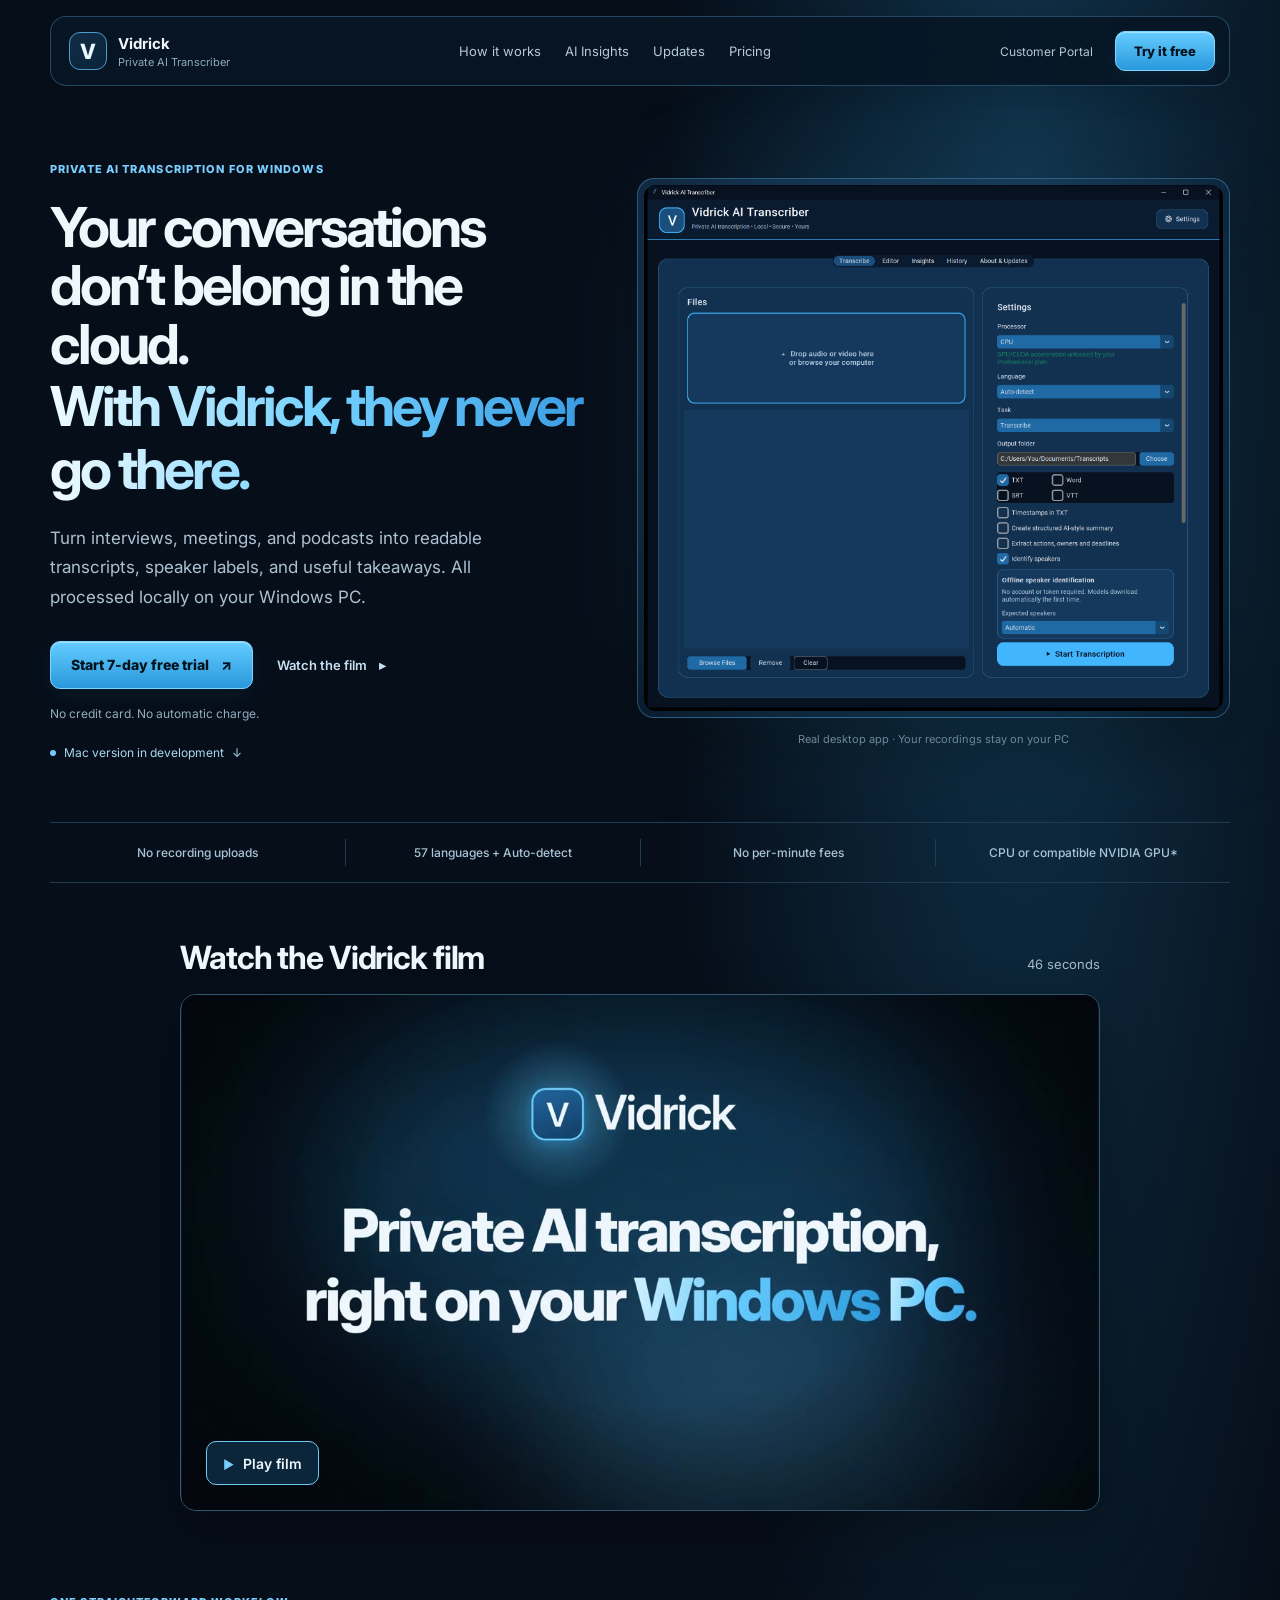
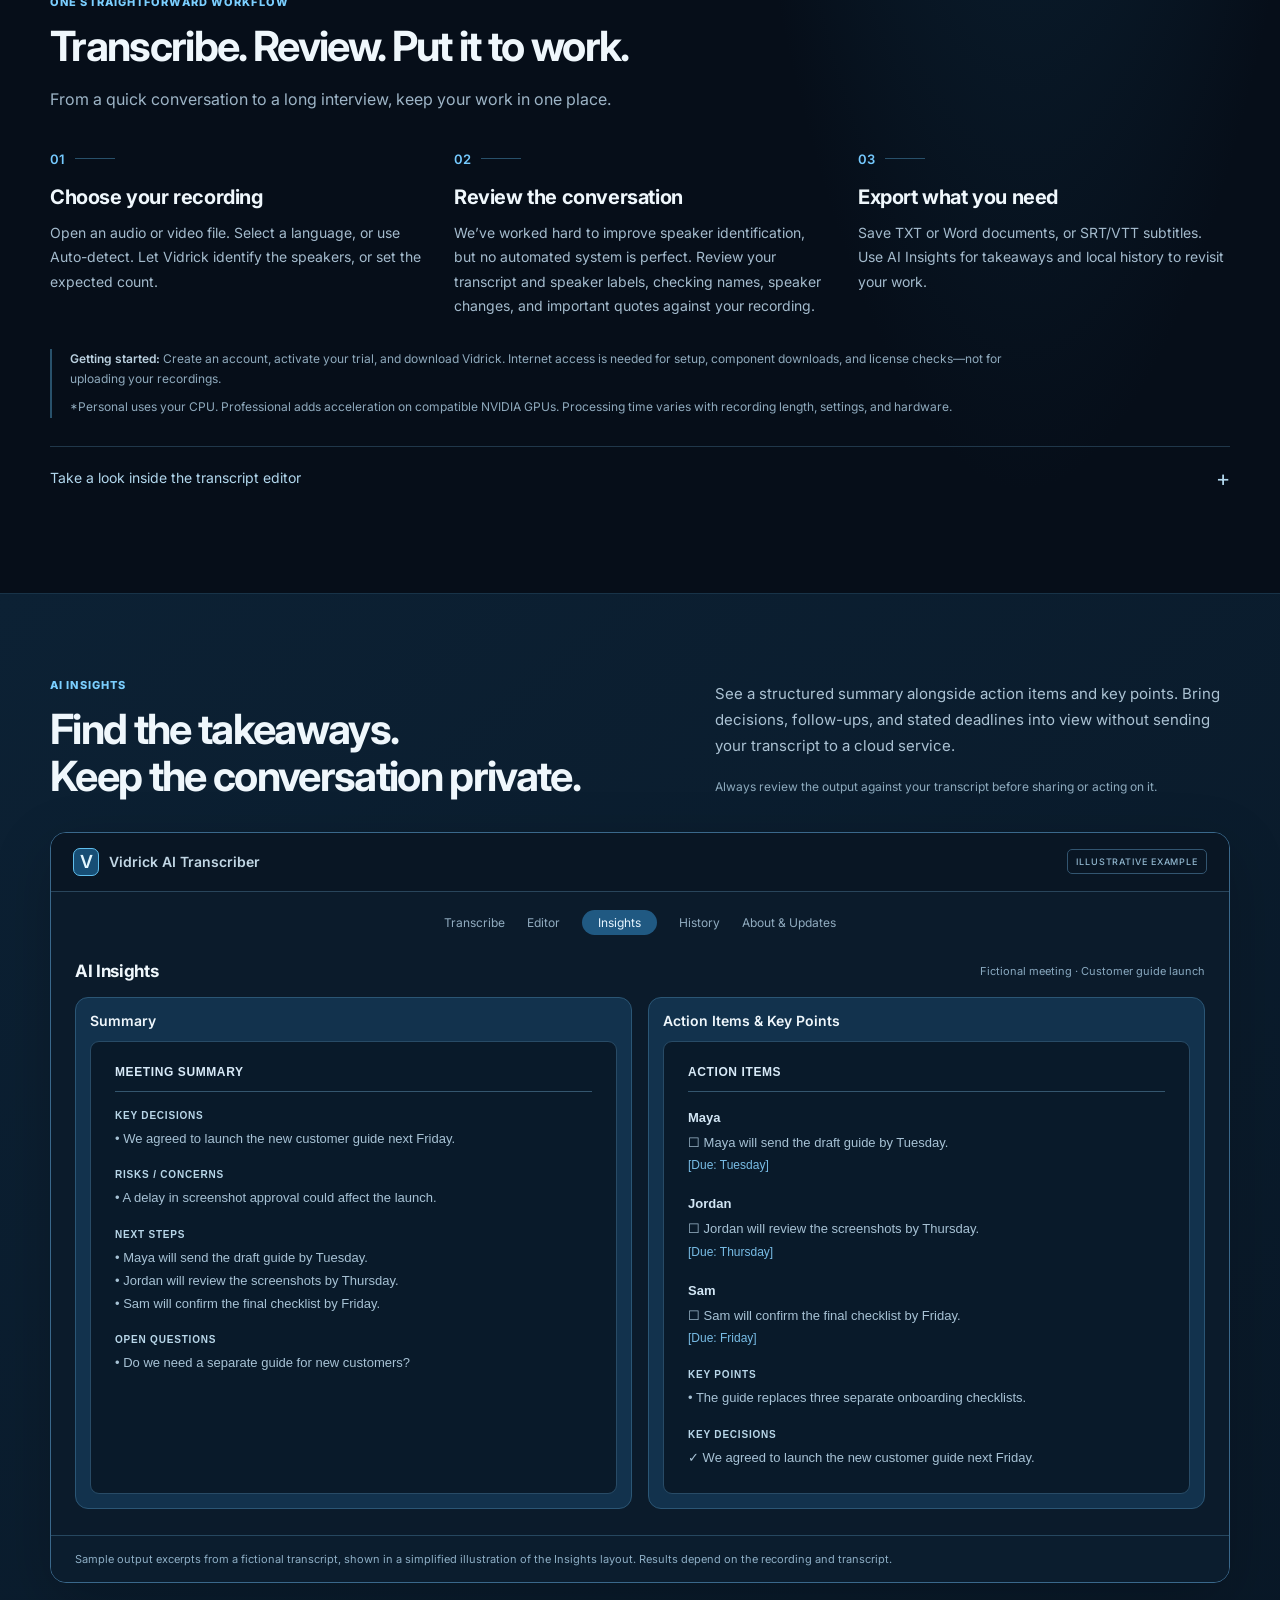
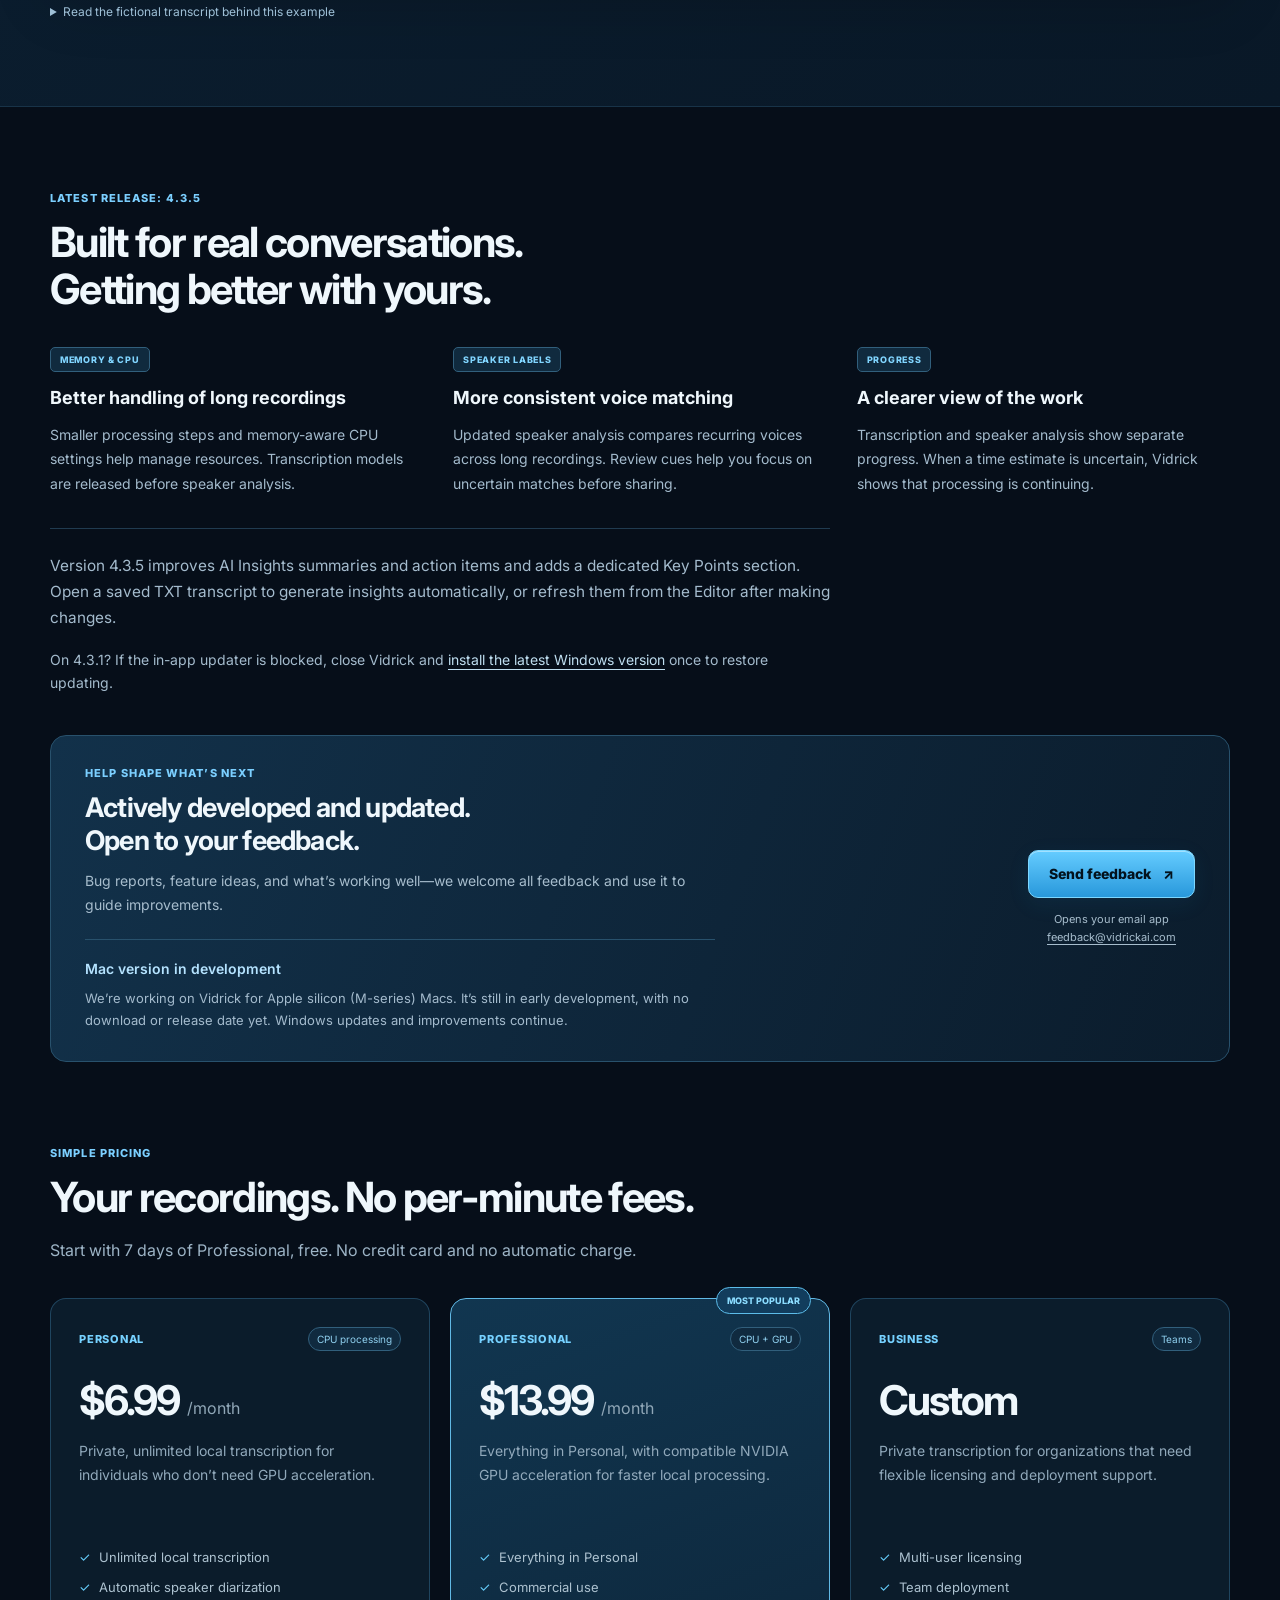
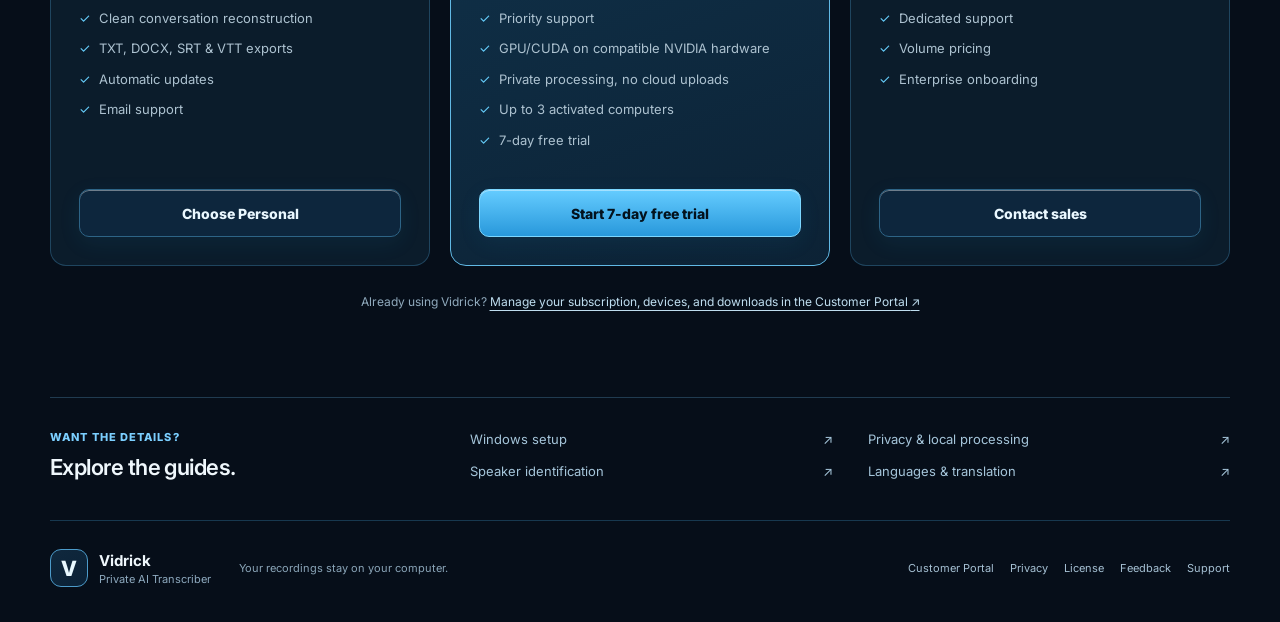
==== commit 61e3be89: "Add Vidrick film to homepage" ====
--- a/index.html
+++ b/index.html
@@ -20,7 +20,7 @@
   <link rel="preconnect" href="https://fonts.gstatic.com" crossorigin>
   <link href="https://fonts.googleapis.com/css2?family=Inter:wght@400;500;600;700;800&display=swap" rel="stylesheet">
   <link rel="stylesheet" href="styles.css?v=2026-10-05">
-  <link rel="stylesheet" href="homepage.css?v=2026-10-14-updates-layout">
+  <link rel="stylesheet" href="homepage.css?v=2026-11-21-film">
   <meta name="robots" content="index, follow, max-image-preview:large">
   <meta property="og:title" content="Vidrick AI Transcriber | Private Offline AI Transcription for Windows">
   <meta property="og:description" content="Transcribe audio and video locally on Windows with 57 selectable languages plus Auto-detect, speaker identification, and NVIDIA GPU acceleration.">
@@ -77,7 +77,7 @@
         <p>Turn interviews, meetings, and podcasts into readable transcripts, speaker labels, and useful takeaways. All processed locally on your Windows PC.</p>
         <div class="hero-actions">
           <a class="button" href="https://portal.vidrickai.com/register?trial=professional">Start 7-day free trial <span aria-hidden="true">↗</span></a>
-          <a class="text-link" href="#walkthrough">See how it works <span aria-hidden="true">↓</span></a>
+          <a class="text-link" href="#film">Watch the film <span aria-hidden="true">▸</span></a>
         </div>
         <p class="trial-note">No credit card. No automatic charge.</p>
         <p class="platform-note"><a href="#mac-development"><span class="development-dot" aria-hidden="true"></span>Mac version in development <span aria-hidden="true">↓</span></a></p>
@@ -91,6 +91,44 @@
     <div class="proof-strip shell" aria-label="At a glance">
       <span>No recording uploads</span><span>57 languages + Auto-detect</span><span>No per-minute fees</span><span>CPU or compatible NVIDIA GPU*</span>
     </div>
+
+    <section id="film" class="film-section shell" aria-labelledby="film-heading">
+      <div class="film-feature">
+        <header class="film-heading">
+          <h2 id="film-heading">Watch the Vidrick film</h2>
+          <span>46 seconds</span>
+        </header>
+        <div class="film-frame">
+          <video id="film-player" class="film-player" width="1920" height="1080" controls playsinline preload="none"
+            poster="assets/vidrick-film-poster.jpg" aria-labelledby="film-heading">
+            <source src="assets/vidrick-film.mp4" type="video/mp4">
+            <track kind="captions" src="assets/vidrick-film-en.vtt" srclang="en" label="English">
+            <a href="assets/vidrick-film.mp4">Open the Vidrick film (MP4)</a>
+          </video>
+          <button class="film-play" type="button" aria-controls="film-player" hidden>
+            <span aria-hidden="true">▶</span> Play film
+          </button>
+        </div>
+      </div>
+    </section>
+    <script>
+      (() => {
+        const player = document.getElementById('film-player');
+        const button = document.querySelector('.film-play');
+        if (!player.canPlayType?.('video/mp4')) return;
+
+        button.addEventListener('click', () => {
+          player.controls = true;
+          button.hidden = true;
+          player.focus({preventScroll: true});
+          player.play().catch(() => {
+            // Native controls are available if playback needs another click.
+          });
+        }, {once: true});
+        player.controls = false;
+        button.hidden = false;
+      })();
+    </script>
 
     <section id="walkthrough" class="walkthrough shell section-space" aria-labelledby="workflow-heading">
       <div class="section-heading compact-heading">
--- a/homepage.css
+++ b/homepage.css
@@ -33,6 +33,18 @@
 .marketing-home .proof-strip{margin-top:0;background:transparent;border-radius:0;border-left:0;border-right:0;border-color:#203b50;gap:0;padding:16px 0}
 .marketing-home .proof-strip span{background:transparent;padding:6px 14px;color:#a9c4d7;font-size:12px;font-weight:500}
 .marketing-home .proof-strip span+span{border-left:1px solid #203b50}
+.film-section{padding-top:56px;scroll-margin-top:108px}
+.film-feature{max-width:920px;margin-inline:auto}
+.film-heading{display:flex;justify-content:space-between;align-items:baseline;flex-wrap:wrap;gap:8px 20px;margin-bottom:16px}
+.film-heading h2{margin:0;font-size:clamp(23px,2.65vw,32px);line-height:1.2;letter-spacing:-.035em}
+.film-heading span{font-size:13px;color:#a4bbcd;white-space:nowrap}
+.film-frame{position:relative}
+.film-player{display:block;width:100%;height:auto;aspect-ratio:16/9;object-fit:contain;background:#091624;border:1px solid #325570;border-radius:16px;box-shadow:0 18px 54px #0004}
+.film-play{position:absolute;bottom:clamp(12px,2.6vw,26px);left:clamp(12px,2.6vw,26px);min-height:44px;padding:0 16px;border:1px solid #71c9f3;border-radius:10px;background:#0b263b;color:#eff7fc;font:600 14px Inter,'Segoe UI',sans-serif;cursor:pointer}
+.film-play span{margin-right:5px;color:#7bcfff;font-size:12px}
+.film-play:hover{background:#123d57}
+.film-player:focus-visible,.film-play:focus-visible{outline:3px solid #a5ddff;outline-offset:5px}
+@media(max-width:680px){.film-section{padding-top:38px;scroll-margin-top:86px}.film-heading{margin-bottom:12px}.film-player{border-radius:12px}}
 .section-space{padding:84px 0;scroll-margin-top:105px}
 .marketing-home .compact-heading{max-width:780px;margin-bottom:34px}
 .marketing-home .section-heading h2{font-size:clamp(30px,3.25vw,42px);line-height:1.13;letter-spacing:-.04em;margin-top:14px}
